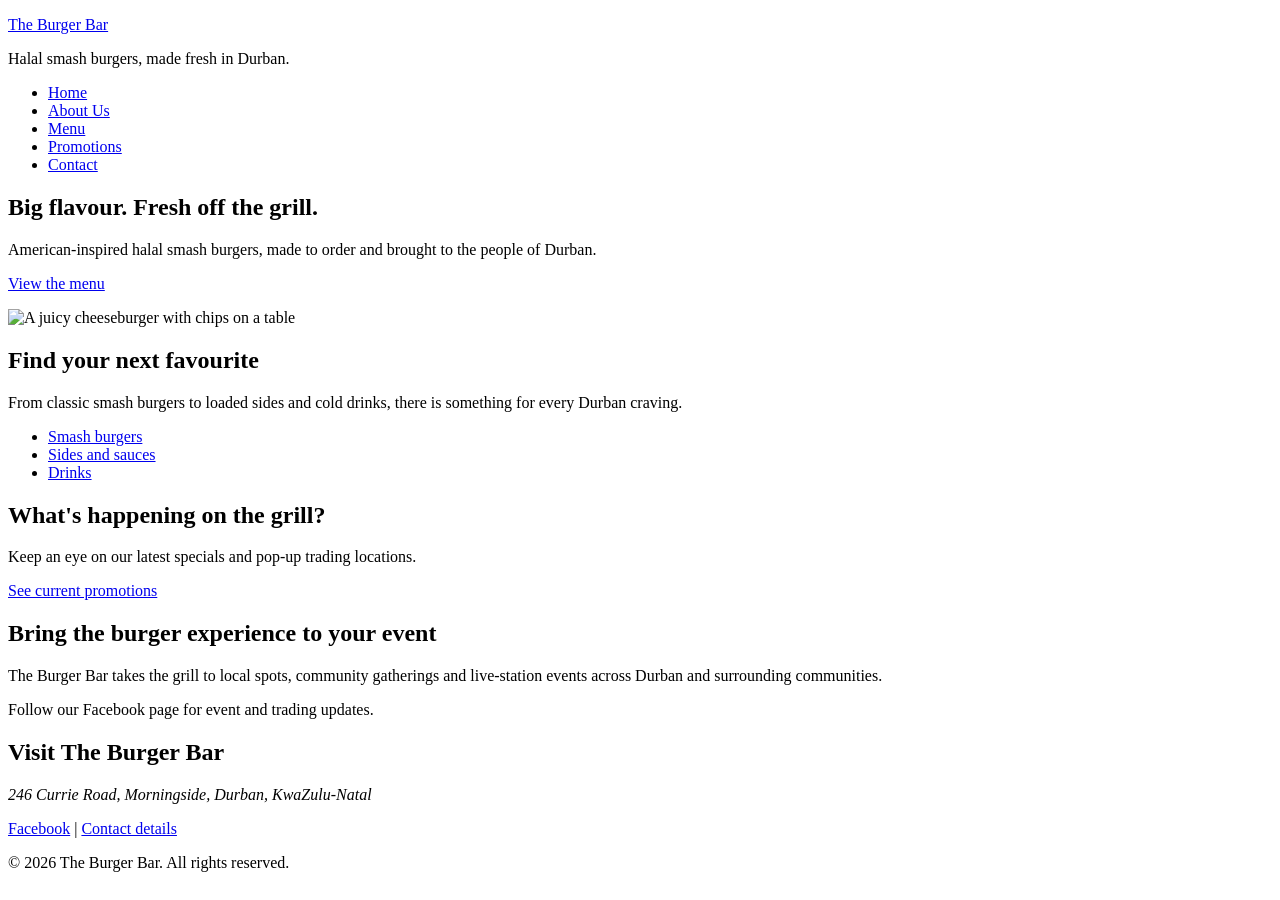
==== index.html @ 3b9de934 "First GitHub push" ====
<!DOCTYPE html>
<html lang="en-ZA">
<head>
    <meta charset="UTF-8">
    <meta name="viewport" content="width=device-width, initial-scale=1.0">
    <meta name="description" content="The Burger Bar serves halal American-inspired smash burgers in Durban and surrounding communities.">
    <title>The Burger Bar | Durban Smash Burgers</title>
</head>
<body>
    <!-- Site header and main navigation -->
    <header>
        <p><a href="index.html">The Burger Bar</a></p>
        <p>Halal smash burgers, made fresh in Durban.</p>
        <nav aria-label="Main navigation">
            <ul>
                <li><a href="index.html" aria-current="page">Home</a></li>
                <li><a href="about.html">About Us</a></li>
                <li><a href="menu.html">Menu</a></li>
                <li><a href="promotions.html">Promotions</a></li>
                <li><a href="contact.html">Contact</a></li>
            </ul>
        </nav>
    </header>

    <!-- Homepage content and calls to action -->
    <main>
        <!-- Hero introduction -->
        <section>
            <h1>Big flavour. Fresh off the grill.</h1>
            <p>American-inspired halal smash burgers, made to order and brought to the people of Durban.</p>
            <p><a href="menu.html">View the menu</a></p>
            <img src="https://images.unsplash.com/photo-1568901346375-23c9450c58cd?auto=format&amp;fit=crop&amp;w=1200&amp;q=80" alt="A juicy cheeseburger with chips on a table">
        </section>

        <!-- Menu category shortcuts -->
        <section>
            <h2>Find your next favourite</h2>
            <p>From classic smash burgers to loaded sides and cold drinks, there is something for every Durban craving.</p>
            <ul>
                <li><a href="menu.html#burgers">Smash burgers</a></li>
                <li><a href="menu.html#sides">Sides and sauces</a></li>
                <li><a href="menu.html#drinks">Drinks</a></li>
            </ul>
        </section>

        <!-- Link to current specials -->
        <section>
            <h2>What's happening on the grill?</h2>
            <p>Keep an eye on our latest specials and pop-up trading locations.</p>
            <p><a href="promotions.html">See current promotions</a></p>
        </section>

        <!-- Event catering information -->
        <section>
            <h2>Bring the burger experience to your event</h2>
            <p>The Burger Bar takes the grill to local spots, community gatherings and live-station events across Durban and surrounding communities.</p>
            <p>Follow our Facebook page for event and trading updates.</p>
        </section>
    </main>

    <!-- Shared business information and social link -->
    <footer>
        <h2>Visit The Burger Bar</h2>
        <address>246 Currie Road, Morningside, Durban, KwaZulu-Natal</address>
        <p><a href="https://www.facebook.com/theburgerbardbn">Facebook</a> | <a href="contact.html">Contact details</a></p>
        <p>&copy; 2026 The Burger Bar. All rights reserved.</p>
    </footer>
</body>
</html>
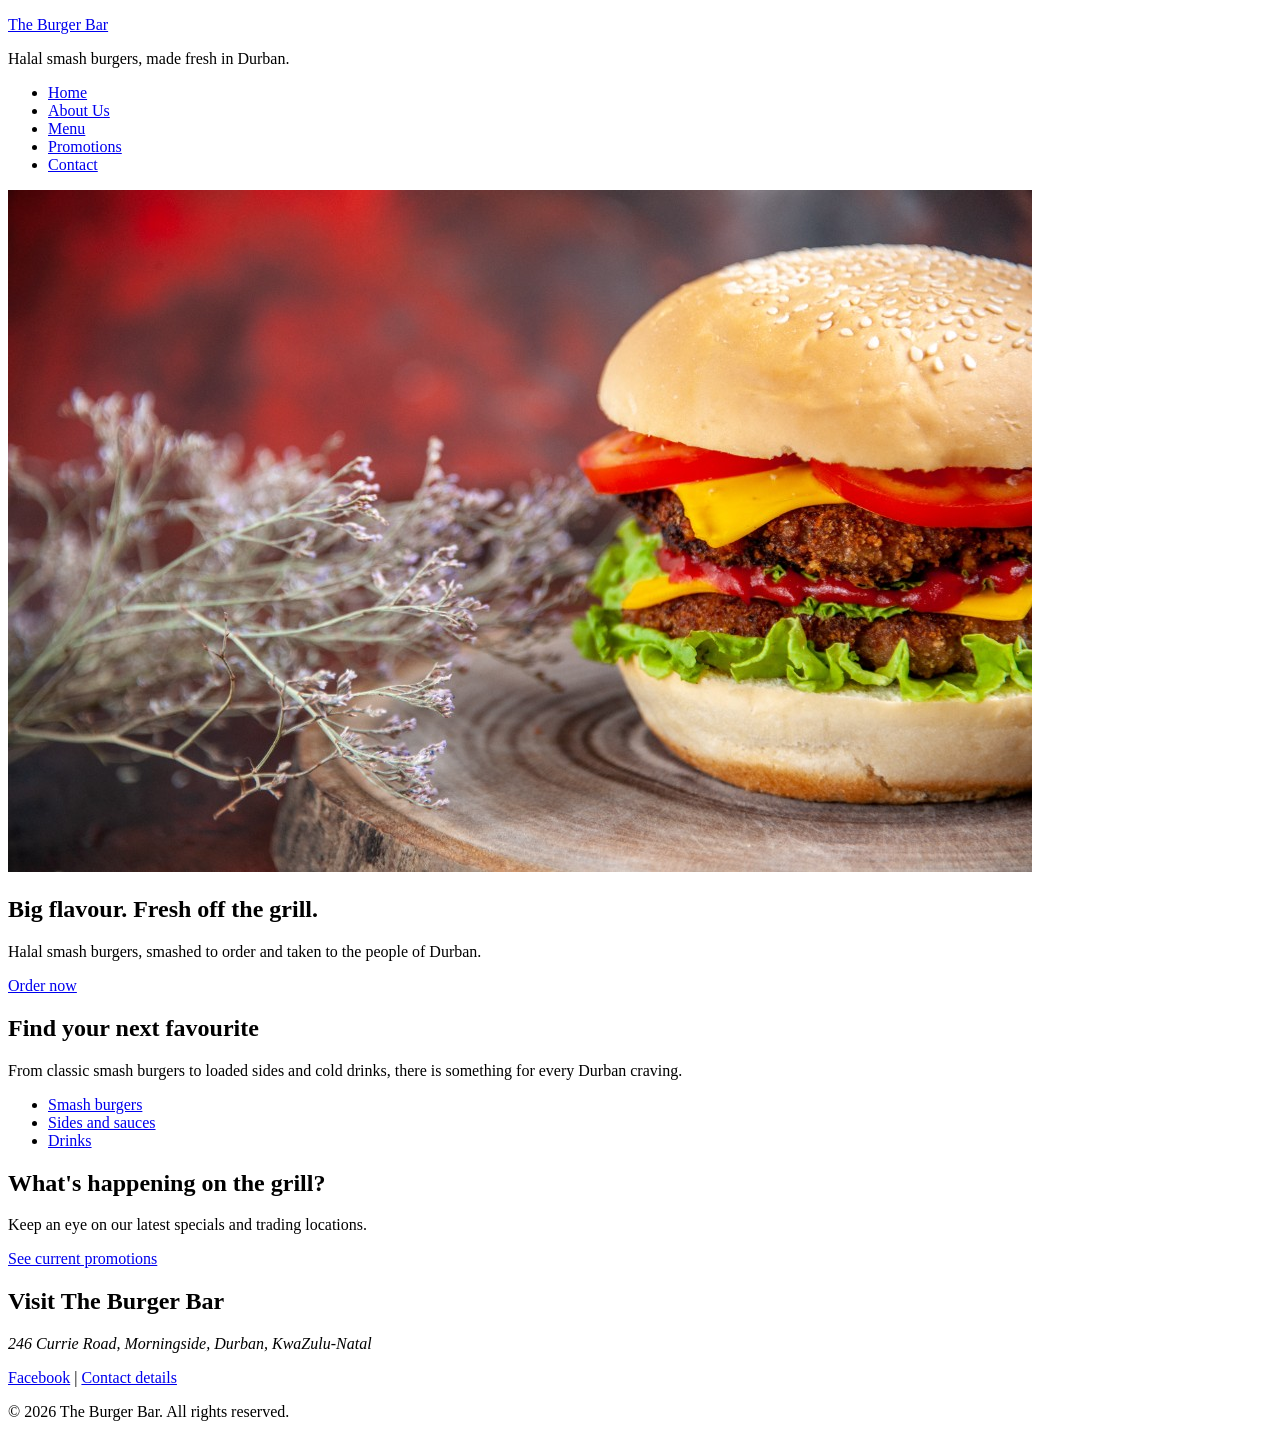
==== commit 1d23c892: "Expand website content and add online ordering" ====
--- a/index.html
+++ b/index.html
@@ -26,10 +26,10 @@
     <main>
         <!-- Hero introduction -->
         <section>
+            <img src="images/hero-image.png" alt="A stacked cheeseburger with lettuce, tomato and sesame bun">
             <h1>Big flavour. Fresh off the grill.</h1>
-            <p>American-inspired halal smash burgers, made to order and brought to the people of Durban.</p>
-            <p><a href="menu.html">View the menu</a></p>
-            <img src="https://images.unsplash.com/photo-1568901346375-23c9450c58cd?auto=format&amp;fit=crop&amp;w=1200&amp;q=80" alt="A juicy cheeseburger with chips on a table">
+            <p>Halal smash burgers, smashed to order and taken to the people of Durban.</p>
+            <p><a href="menu.html">Order now</a></p>
         </section>
 
         <!-- Menu category shortcuts -->
@@ -46,15 +46,8 @@
         <!-- Link to current specials -->
         <section>
             <h2>What's happening on the grill?</h2>
-            <p>Keep an eye on our latest specials and pop-up trading locations.</p>
+            <p>Keep an eye on our latest specials and trading locations.</p>
             <p><a href="promotions.html">See current promotions</a></p>
-        </section>
-
-        <!-- Event catering information -->
-        <section>
-            <h2>Bring the burger experience to your event</h2>
-            <p>The Burger Bar takes the grill to local spots, community gatherings and live-station events across Durban and surrounding communities.</p>
-            <p>Follow our Facebook page for event and trading updates.</p>
         </section>
     </main>
 
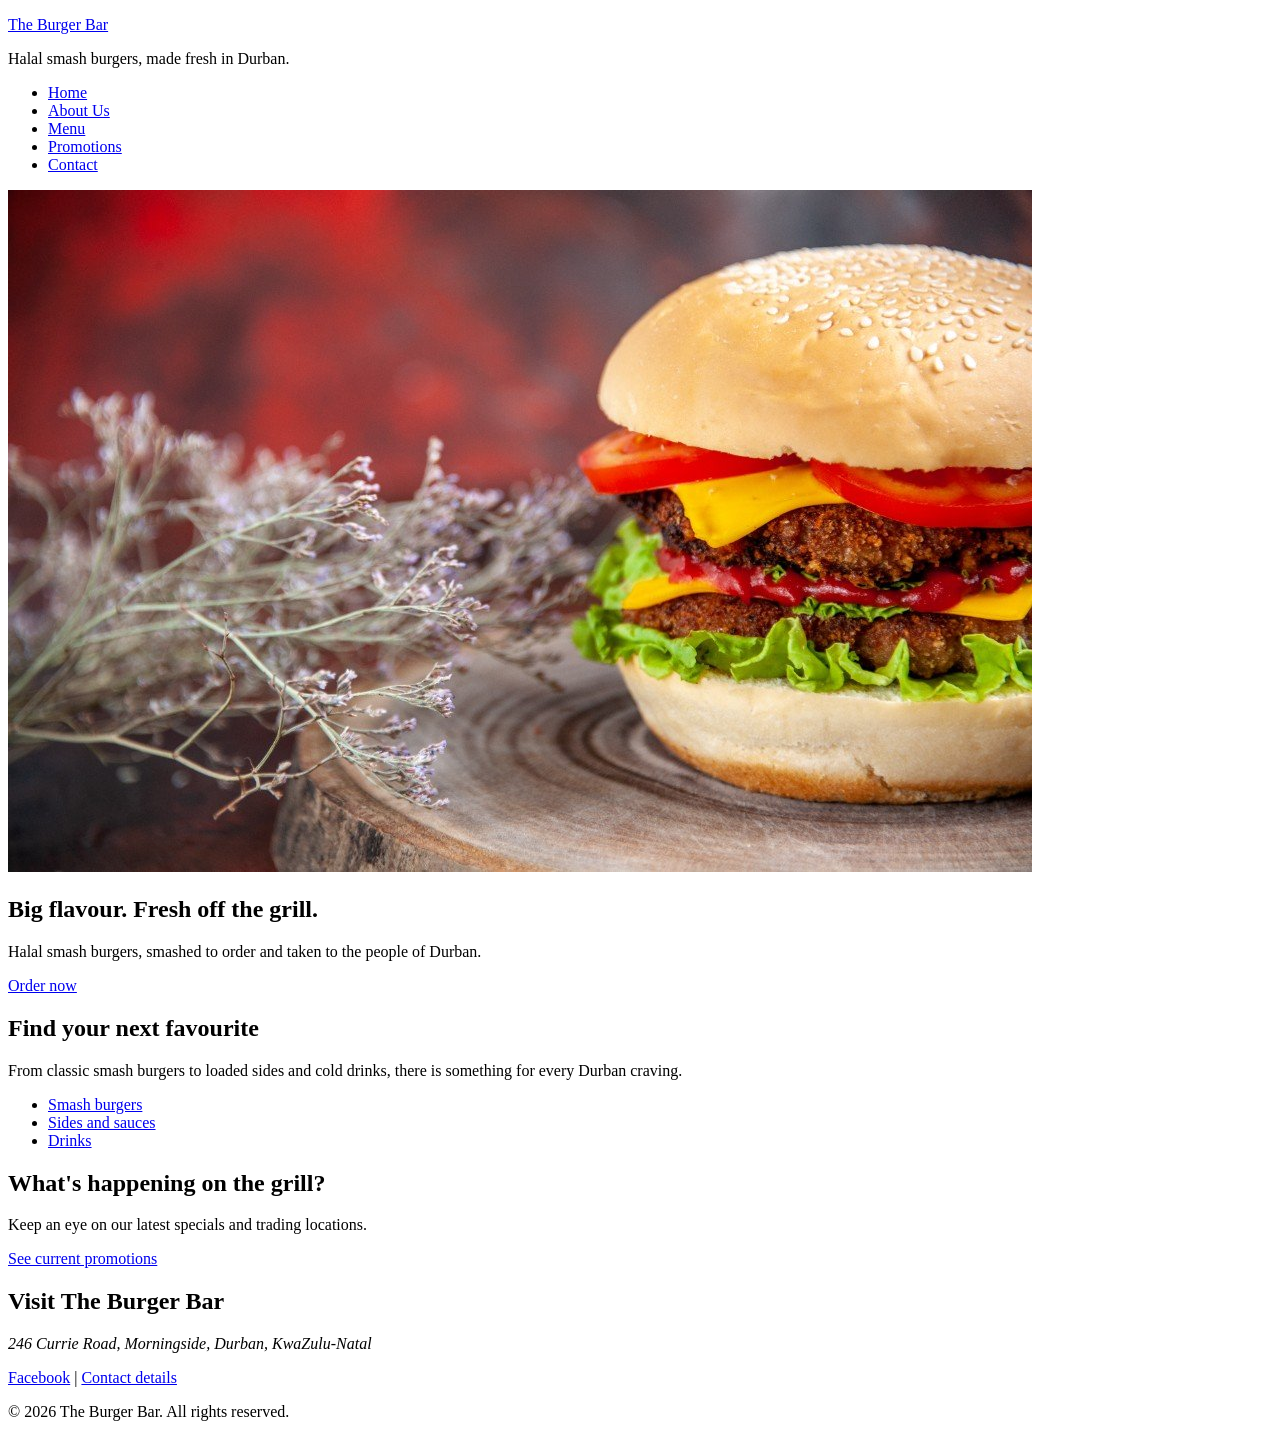
==== commit 5bc0d808: "Made adjustments to images" ====
--- a/index.html
+++ b/index.html
@@ -2,6 +2,7 @@
 <html lang="en-ZA">
 <head>
     <meta charset="UTF-8">
+    <base href="./">
     <meta name="viewport" content="width=device-width, initial-scale=1.0">
     <meta name="description" content="The Burger Bar serves halal American-inspired smash burgers in Durban and surrounding communities.">
     <title>The Burger Bar | Durban Smash Burgers</title>
@@ -26,7 +27,7 @@
     <main>
         <!-- Hero introduction -->
         <section>
-            <img src="images/hero-image.png" alt="A stacked cheeseburger with lettuce, tomato and sesame bun">
+            <img src="./images/hero-image.jpg" alt="A stacked cheeseburger with lettuce, tomato and sesame bun">
             <h1>Big flavour. Fresh off the grill.</h1>
             <p>Halal smash burgers, smashed to order and taken to the people of Durban.</p>
             <p><a href="menu.html">Order now</a></p>
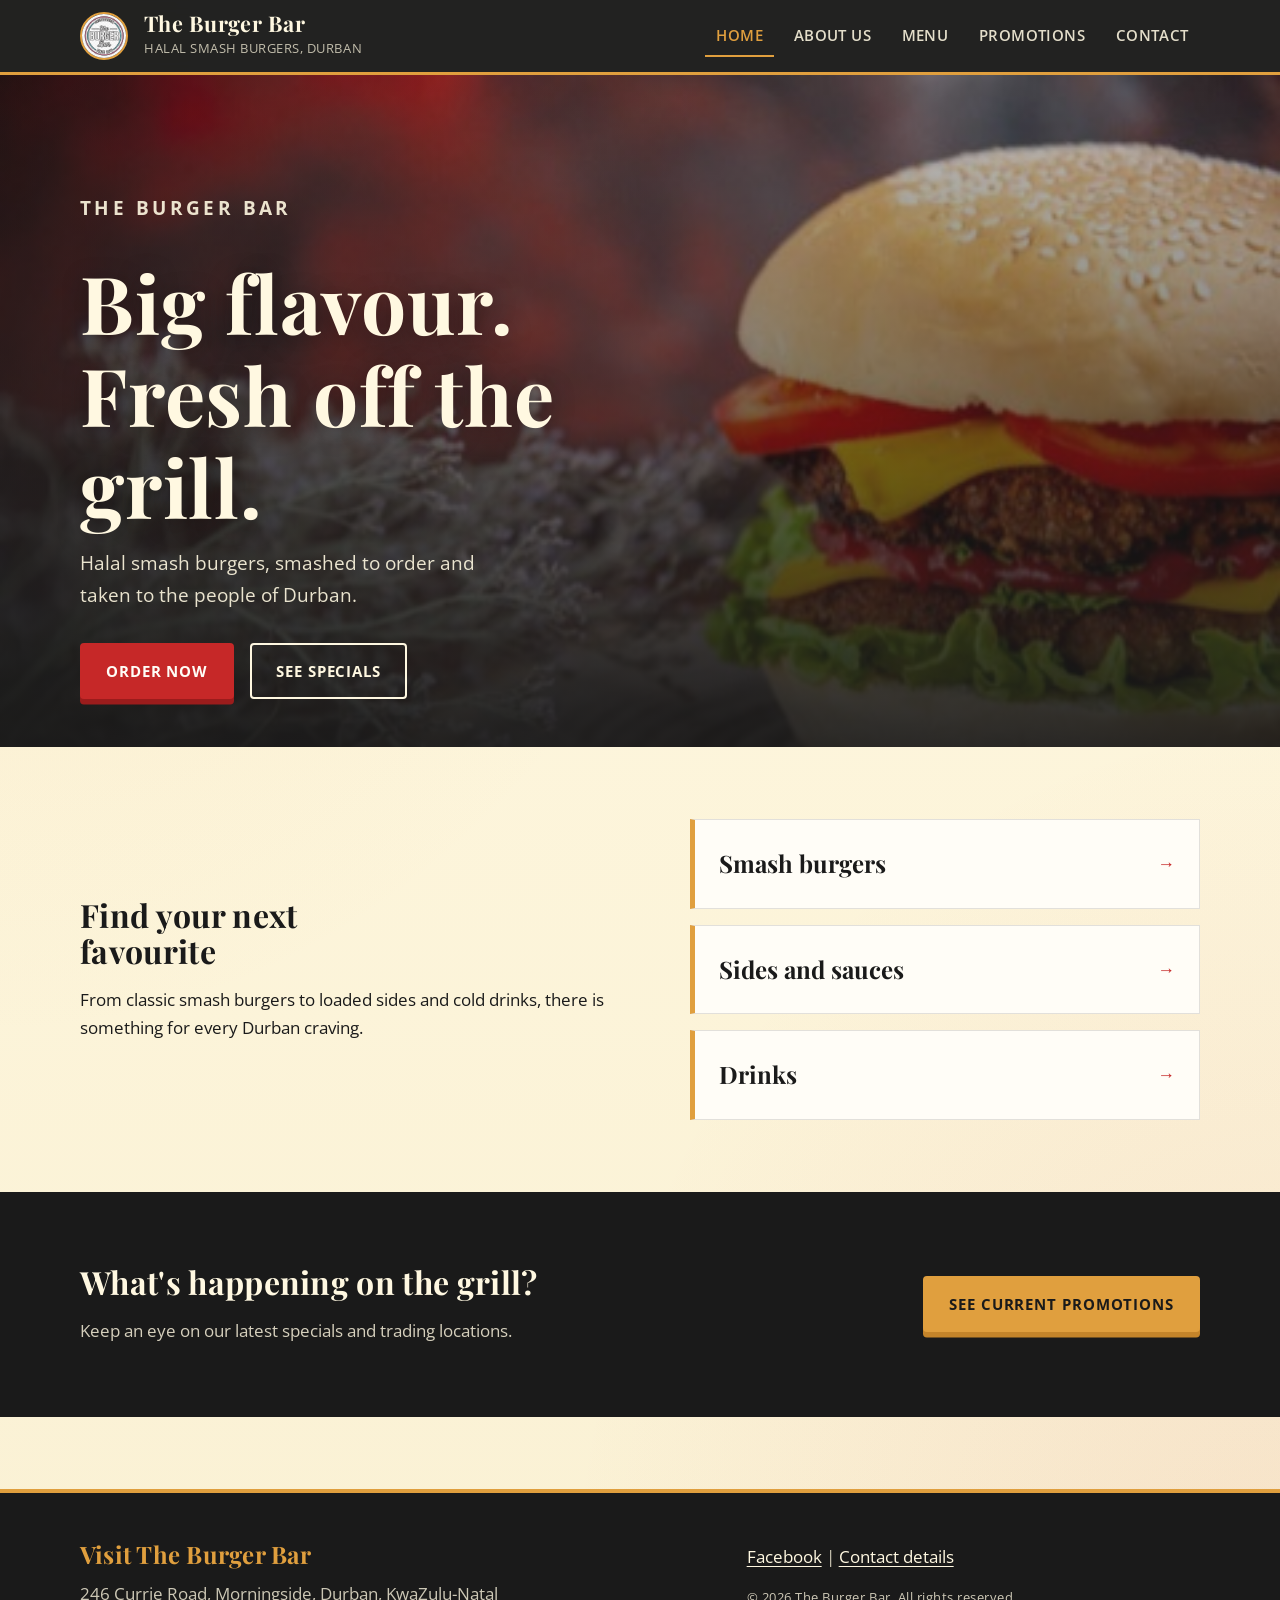
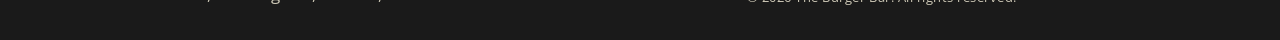
==== commit 4ae897b9: "Add Part 2 CSS styling, responsive layouts and README evidence Link an external stylesheet across al" ====
--- a/index.html
+++ b/index.html
@@ -6,58 +6,115 @@
     <meta name="viewport" content="width=device-width, initial-scale=1.0">
     <meta name="description" content="The Burger Bar serves halal American-inspired smash burgers in Durban and surrounding communities.">
     <title>The Burger Bar | Durban Smash Burgers</title>
+    <link rel="preconnect" href="https://fonts.googleapis.com">
+    <link rel="preconnect" href="https://fonts.gstatic.com" crossorigin>
+    <link href="https://fonts.googleapis.com/css2?family=Open+Sans:wght@400;600;700&amp;family=Playfair+Display:wght@700&amp;display=swap" rel="stylesheet">
+    <link rel="stylesheet" href="./css/style.css">
 </head>
 <body>
     <!-- Site header and main navigation -->
-    <header>
-        <p><a href="index.html">The Burger Bar</a></p>
-        <p>Halal smash burgers, made fresh in Durban.</p>
-        <nav aria-label="Main navigation">
-            <ul>
-                <li><a href="index.html" aria-current="page">Home</a></li>
-                <li><a href="about.html">About Us</a></li>
-                <li><a href="menu.html">Menu</a></li>
-                <li><a href="promotions.html">Promotions</a></li>
-                <li><a href="contact.html">Contact</a></li>
-            </ul>
-        </nav>
+    <header class="site-header">
+        <div class="site-wrap">
+            <div class="brand">
+                <a href="index.html">
+                    <img
+                        src="./images/the-burger-bar-logo.jpg"
+                        srcset="./images/responsive/the-burger-bar-logo-480w.jpg 480w,
+                                ./images/responsive/the-burger-bar-logo-800w.jpg 800w,
+                                ./images/the-burger-bar-logo.jpg 1024w"
+                        sizes="48px"
+                        alt="The Burger Bar logo">
+                </a>
+                <div class="brand-text">
+                    <a class="brand-name" href="index.html">The Burger Bar</a>
+                    <span class="brand-tagline">Halal smash burgers, Durban</span>
+                </div>
+            </div>
+            <nav class="site-nav" aria-label="Main navigation">
+                <ul>
+                    <li><a href="index.html" aria-current="page">Home</a></li>
+                    <li><a href="about.html">About Us</a></li>
+                    <li><a href="menu.html">Menu</a></li>
+                    <li><a href="promotions.html">Promotions</a></li>
+                    <li><a href="contact.html">Contact</a></li>
+                </ul>
+            </nav>
+        </div>
     </header>
 
     <!-- Homepage content and calls to action -->
     <main>
-        <!-- Hero introduction -->
-        <section>
-            <img src="./images/hero-image.jpg" alt="A stacked cheeseburger with lettuce, tomato and sesame bun">
-            <h1>Big flavour. Fresh off the grill.</h1>
-            <p>Halal smash burgers, smashed to order and taken to the people of Durban.</p>
-            <p><a href="menu.html">Order now</a></p>
+        <!-- Hero introduction: full-bleed image with brand headline -->
+        <section class="hero">
+            <div class="hero-media">
+                <picture>
+                    <source
+                        media="(max-width: 48rem)"
+                        srcset="./images/responsive/hero-image-480w.jpg">
+                    <source
+                        media="(max-width: 64rem)"
+                        srcset="./images/responsive/hero-image-800w.jpg">
+                    <img
+                        src="./images/hero-image.jpg"
+                        srcset="./images/responsive/hero-image-480w.jpg 480w,
+                                ./images/responsive/hero-image-800w.jpg 800w,
+                                ./images/hero-image.jpg 1024w"
+                        sizes="100vw"
+                        alt="A stacked cheeseburger with lettuce, tomato and sesame bun"
+                        width="1024"
+                        height="682">
+                </picture>
+            </div>
+            <div class="hero-content">
+                <p class="hero-eyebrow">The Burger Bar</p>
+                <h1>Big flavour. Fresh off the grill.</h1>
+                <p>Halal smash burgers, smashed to order and taken to the people of Durban.</p>
+                <div class="hero-actions">
+                    <a class="btn" href="menu.html">Order now</a>
+                    <a class="btn btn-secondary" href="promotions.html">See specials</a>
+                </div>
+            </div>
         </section>
 
         <!-- Menu category shortcuts -->
-        <section>
-            <h2>Find your next favourite</h2>
-            <p>From classic smash burgers to loaded sides and cold drinks, there is something for every Durban craving.</p>
-            <ul>
-                <li><a href="menu.html#burgers">Smash burgers</a></li>
-                <li><a href="menu.html#sides">Sides and sauces</a></li>
-                <li><a href="menu.html#drinks">Drinks</a></li>
-            </ul>
+        <section class="home-strip">
+            <div class="site-wrap">
+                <div>
+                    <h2>Find your next favourite</h2>
+                    <p>From classic smash burgers to loaded sides and cold drinks, there is something for every Durban craving.</p>
+                </div>
+                <ul class="category-list">
+                    <li><a href="menu.html#burgers">Smash burgers</a></li>
+                    <li><a href="menu.html#sides">Sides and sauces</a></li>
+                    <li><a href="menu.html#drinks">Drinks</a></li>
+                </ul>
+            </div>
         </section>
 
         <!-- Link to current specials -->
-        <section>
-            <h2>What's happening on the grill?</h2>
-            <p>Keep an eye on our latest specials and trading locations.</p>
-            <p><a href="promotions.html">See current promotions</a></p>
+        <section class="promo-banner">
+            <div class="site-wrap">
+                <div>
+                    <h2>What's happening on the grill?</h2>
+                    <p>Keep an eye on our latest specials and trading locations.</p>
+                </div>
+                <a class="btn btn-gold" href="promotions.html">See current promotions</a>
+            </div>
         </section>
     </main>
 
     <!-- Shared business information and social link -->
-    <footer>
-        <h2>Visit The Burger Bar</h2>
-        <address>246 Currie Road, Morningside, Durban, KwaZulu-Natal</address>
-        <p><a href="https://www.facebook.com/theburgerbardbn">Facebook</a> | <a href="contact.html">Contact details</a></p>
-        <p>&copy; 2026 The Burger Bar. All rights reserved.</p>
+    <footer class="site-footer">
+        <div class="site-wrap">
+            <div>
+                <h2>Visit The Burger Bar</h2>
+                <address>246 Currie Road, Morningside, Durban, KwaZulu-Natal</address>
+            </div>
+            <div>
+                <p><a href="https://www.facebook.com/theburgerbardbn">Facebook</a> | <a href="contact.html">Contact details</a></p>
+                <p class="footer-meta">&copy; 2026 The Burger Bar. All rights reserved.</p>
+            </div>
+        </div>
     </footer>
 </body>
 </html>
--- a/css/style.css
+++ b/css/style.css
@@ -0,0 +1,1128 @@
+/* =========================================================
+   The Burger Bar — style.css
+   Part 2: Desktop styling + responsive design
+   Palette from proposal: Ketchup Red, Bun Cream, Mustard Gold, Charcoal
+   ========================================================= */
+
+/* ---------- CSS reset (consistent cross-browser base) ---------- */
+*,
+*::before,
+*::after {
+  box-sizing: border-box;
+  margin: 0;
+  padding: 0;
+}
+
+html {
+  font-size: 100%;
+  scroll-behavior: smooth;
+}
+
+body,
+h1,
+h2,
+h3,
+h4,
+h5,
+h6,
+p,
+figure,
+blockquote,
+dl,
+dd {
+  margin: 0;
+}
+
+ul,
+ol {
+  list-style: none;
+}
+
+img,
+picture,
+iframe {
+  display: block;
+  max-width: 100%;
+  height: auto;
+}
+
+input,
+button,
+textarea,
+select {
+  font: inherit;
+  color: inherit;
+}
+
+button {
+  cursor: pointer;
+  border: none;
+  background: none;
+}
+
+a {
+  color: inherit;
+  text-decoration: none;
+}
+
+address {
+  font-style: normal;
+}
+
+/* ---------- Design tokens ---------- */
+:root {
+  --ketchup: #c62828;
+  --ketchup-dark: #9b1c1c;
+  --bun-cream: #fff8e1;
+  --bun-deep: #f3e5c0;
+  --mustard: #e09f3e;
+  --mustard-dark: #c4842a;
+  --charcoal: #1a1a1a;
+  --charcoal-soft: #2c2c2c;
+  --smoke: #5c5346;
+  --paper: #fffdf7;
+  --line: rgba(26, 26, 26, 0.12);
+
+  --font-display: "Playfair Display", "Georgia", "Times New Roman", serif;
+  --font-body: "Open Sans", "Helvetica Neue", Arial, sans-serif;
+
+  --fs-xs: 0.8125rem;
+  --fs-sm: 0.9375rem;
+  --fs-base: 1.0625rem;
+  --fs-md: 1.1875rem;
+  --fs-lg: 1.5rem;
+  --fs-xl: 2.25rem;
+  --fs-2xl: 3.25rem;
+  --fs-3xl: 4.25rem;
+
+  --lh-tight: 1.15;
+  --lh-snug: 1.35;
+  --lh-body: 1.65;
+
+  --space-1: 0.5rem;
+  --space-2: 0.75rem;
+  --space-3: 1rem;
+  --space-4: 1.5rem;
+  --space-5: 2rem;
+  --space-6: 3rem;
+  --space-7: 4.5rem;
+  --space-8: 6rem;
+
+  --wrap: 70rem;
+  --radius: 0.25rem;
+  --shadow-soft: 0 0.75rem 1.75rem rgba(26, 26, 26, 0.12);
+  --header-h: 4.5rem;
+  --transition: 0.2s ease;
+}
+
+/* ---------- Base styles ---------- */
+body {
+  font-family: var(--font-body);
+  font-size: var(--fs-base);
+  line-height: var(--lh-body);
+  color: var(--charcoal);
+  background-color: var(--bun-cream);
+  background-image:
+    radial-gradient(ellipse at top left, rgba(224, 159, 62, 0.12), transparent 45%),
+    radial-gradient(ellipse at bottom right, rgba(198, 40, 40, 0.08), transparent 40%),
+    linear-gradient(180deg, var(--bun-cream) 0%, #faf1d4 100%);
+  min-height: 100vh;
+}
+
+body > header,
+body > main,
+body > footer {
+  width: 100%;
+}
+
+main {
+  padding-bottom: var(--space-7);
+}
+
+h1,
+h2,
+h3,
+h4 {
+  font-family: var(--font-display);
+  font-weight: 700;
+  line-height: var(--lh-tight);
+  letter-spacing: 0.01em;
+  color: var(--charcoal);
+}
+
+h1 {
+  font-size: clamp(2rem, 4vw, var(--fs-3xl));
+  margin-bottom: var(--space-3);
+}
+
+h2 {
+  font-size: clamp(1.5rem, 2.5vw, var(--fs-xl));
+  margin-bottom: var(--space-3);
+}
+
+h3 {
+  font-size: clamp(1.2rem, 1.8vw, var(--fs-lg));
+  margin-bottom: var(--space-2);
+}
+
+h4 {
+  font-size: var(--fs-md);
+  margin-bottom: var(--space-1);
+}
+
+p {
+  margin-bottom: var(--space-3);
+  max-width: 42rem;
+}
+
+p:last-child {
+  margin-bottom: 0;
+}
+
+/* ---------- Shared layout helpers ---------- */
+.site-wrap {
+  width: min(100% - 2.5rem, var(--wrap));
+  margin-inline: auto;
+}
+
+.page-intro {
+  padding: var(--space-6) 0 var(--space-4);
+}
+
+.page-intro > p {
+  color: var(--smoke);
+  font-size: var(--fs-md);
+  max-width: 38rem;
+}
+
+/* ---------- Header / sticky navigation ---------- */
+.site-header {
+  position: sticky;
+  top: 0;
+  z-index: 100;
+  background: rgba(26, 26, 26, 0.96);
+  color: var(--bun-cream);
+  border-bottom: 0.2rem solid var(--mustard);
+  backdrop-filter: blur(6px);
+}
+
+.site-header .site-wrap {
+  display: flex;
+  align-items: center;
+  justify-content: space-between;
+  gap: var(--space-4);
+  min-height: var(--header-h);
+  padding-block: var(--space-2);
+}
+
+.brand {
+  display: flex;
+  align-items: center;
+  gap: var(--space-3);
+  min-width: 0;
+}
+
+.brand img {
+  width: 3rem;
+  height: 3rem;
+  object-fit: cover;
+  border-radius: 50%;
+  border: 0.15rem solid var(--mustard);
+  flex-shrink: 0;
+}
+
+.brand-text {
+  display: flex;
+  flex-direction: column;
+  gap: 0.15rem;
+}
+
+.brand-name {
+  font-family: var(--font-display);
+  font-size: 1.35rem;
+  font-weight: 700;
+  letter-spacing: 0.02em;
+  color: var(--bun-cream);
+  line-height: 1.1;
+}
+
+.brand-name:hover,
+.brand-name:focus {
+  color: var(--mustard);
+}
+
+.brand-tagline {
+  font-size: var(--fs-xs);
+  color: rgba(255, 248, 225, 0.72);
+  letter-spacing: 0.04em;
+  text-transform: uppercase;
+}
+
+.site-nav ul {
+  display: flex;
+  flex-wrap: wrap;
+  align-items: center;
+  gap: 0.15rem var(--space-1);
+}
+
+.site-nav a {
+  display: inline-block;
+  padding: 0.45rem 0.7rem;
+  font-size: var(--fs-sm);
+  font-weight: 600;
+  letter-spacing: 0.03em;
+  text-transform: uppercase;
+  color: rgba(255, 248, 225, 0.88);
+  border-bottom: 0.15rem solid transparent;
+  transition: color var(--transition), border-color var(--transition);
+}
+
+.site-nav a:hover,
+.site-nav a:focus {
+  color: var(--mustard);
+  border-bottom-color: var(--mustard);
+  outline: none;
+}
+
+.site-nav a[aria-current="page"] {
+  color: var(--mustard);
+  border-bottom-color: var(--mustard);
+}
+
+/* ---------- Buttons / links as CTAs ---------- */
+.btn,
+main a.btn,
+.product-card button,
+.promo-card button,
+form button[type="submit"] {
+  display: inline-flex;
+  align-items: center;
+  justify-content: center;
+  gap: 0.4rem;
+  padding: 0.85rem 1.5rem;
+  font-family: var(--font-body);
+  font-size: var(--fs-sm);
+  font-weight: 700;
+  letter-spacing: 0.06em;
+  text-transform: uppercase;
+  color: var(--paper);
+  background-color: var(--ketchup);
+  border: 0.125rem solid var(--ketchup);
+  border-radius: var(--radius);
+  box-shadow: 0 0.35rem 0 var(--ketchup-dark);
+  transition:
+    background-color var(--transition),
+    border-color var(--transition),
+    transform var(--transition),
+    box-shadow var(--transition);
+}
+
+.btn:hover,
+.btn:focus,
+main a.btn:hover,
+main a.btn:focus,
+.product-card button:hover,
+.product-card button:focus,
+.promo-card button:hover,
+.promo-card button:focus,
+form button[type="submit"]:hover,
+form button[type="submit"]:focus {
+  background-color: var(--ketchup-dark);
+  border-color: var(--ketchup-dark);
+  outline: none;
+}
+
+.btn:active,
+main a.btn:active,
+.product-card button:active,
+.promo-card button:active,
+form button[type="submit"]:active {
+  transform: translateY(0.2rem);
+  box-shadow: 0 0.15rem 0 var(--ketchup-dark);
+}
+
+.btn-secondary,
+main a.btn-secondary {
+  background-color: transparent;
+  color: var(--charcoal);
+  border-color: var(--charcoal);
+  box-shadow: none;
+}
+
+.btn-secondary:hover,
+.btn-secondary:focus,
+main a.btn-secondary:hover,
+main a.btn-secondary:focus {
+  background-color: var(--charcoal);
+  color: var(--bun-cream);
+  border-color: var(--charcoal);
+}
+
+.btn-gold,
+main a.btn-gold {
+  background-color: var(--mustard);
+  border-color: var(--mustard);
+  color: var(--charcoal);
+  box-shadow: 0 0.35rem 0 var(--mustard-dark);
+}
+
+.btn-gold:hover,
+.btn-gold:focus,
+main a.btn-gold:hover,
+main a.btn-gold:focus {
+  background-color: var(--mustard-dark);
+  border-color: var(--mustard-dark);
+  color: var(--charcoal);
+}
+
+.text-link {
+  color: var(--ketchup);
+  font-weight: 600;
+  text-decoration: underline;
+  text-underline-offset: 0.2em;
+}
+
+.text-link:hover,
+.text-link:focus {
+  color: var(--ketchup-dark);
+}
+
+/* ---------- Homepage hero ---------- */
+.hero {
+  position: relative;
+  min-height: min(88vh, 42rem);
+  display: grid;
+  align-items: end;
+  color: var(--bun-cream);
+  background-color: var(--charcoal);
+  overflow: hidden;
+}
+
+.hero-media {
+  position: absolute;
+  inset: 0;
+}
+
+.hero-media img {
+  width: 100%;
+  height: 100%;
+  object-fit: cover;
+  object-position: center;
+}
+
+.hero::after {
+  content: "";
+  position: absolute;
+  inset: 0;
+  background:
+    linear-gradient(180deg, rgba(26, 26, 26, 0.25) 0%, rgba(26, 26, 26, 0.55) 45%, rgba(26, 26, 26, 0.92) 100%),
+    linear-gradient(90deg, rgba(26, 26, 26, 0.55) 0%, transparent 55%);
+  pointer-events: none;
+}
+
+.hero-content {
+  position: relative;
+  z-index: 1;
+  width: min(100% - 2.5rem, var(--wrap));
+  margin-inline: auto;
+  padding: var(--space-7) 0 var(--space-6);
+}
+
+.hero-eyebrow {
+  display: inline-block;
+  margin-bottom: var(--space-3);
+  font-size: var(--fs-xs);
+  font-weight: 700;
+  letter-spacing: 0.18em;
+  text-transform: uppercase;
+  color: var(--mustard);
+}
+
+.hero h1 {
+  max-width: 12ch;
+  color: var(--bun-cream);
+  font-size: clamp(2.6rem, 7vw, 5rem);
+  margin-bottom: var(--space-3);
+  text-shadow: 0 0.25rem 1.5rem rgba(0, 0, 0, 0.35);
+}
+
+.hero-content > p {
+  max-width: 28rem;
+  color: rgba(255, 248, 225, 0.9);
+  font-size: var(--fs-md);
+  margin-bottom: var(--space-5);
+}
+
+.hero-actions {
+  display: flex;
+  flex-wrap: wrap;
+  gap: var(--space-3);
+}
+
+.hero-actions .btn-secondary {
+  color: var(--bun-cream);
+  border-color: var(--bun-cream);
+  background: transparent;
+}
+
+.hero-actions .btn-secondary:hover,
+.hero-actions .btn-secondary:focus {
+  background: var(--bun-cream);
+  color: var(--charcoal);
+  border-color: var(--bun-cream);
+}
+
+/* ---------- Homepage sections ---------- */
+.home-strip {
+  padding: var(--space-7) 0;
+}
+
+.home-strip .site-wrap {
+  display: grid;
+  grid-template-columns: 1.1fr 1fr;
+  gap: var(--space-6);
+  align-items: center;
+}
+
+.home-strip h2 {
+  max-width: 14ch;
+}
+
+.category-list {
+  display: grid;
+  gap: var(--space-3);
+}
+
+.category-list a {
+  display: flex;
+  align-items: center;
+  justify-content: space-between;
+  padding: var(--space-4);
+  background: var(--paper);
+  border: 0.1rem solid var(--line);
+  border-left: 0.35rem solid var(--mustard);
+  font-family: var(--font-display);
+  font-size: var(--fs-lg);
+  font-weight: 700;
+  transition: border-color var(--transition), transform var(--transition), box-shadow var(--transition);
+}
+
+.category-list a::after {
+  content: "→";
+  color: var(--ketchup);
+  font-family: var(--font-body);
+  font-size: 1.1rem;
+}
+
+.category-list a:hover,
+.category-list a:focus {
+  border-left-color: var(--ketchup);
+  box-shadow: var(--shadow-soft);
+  transform: translateX(0.25rem);
+  outline: none;
+}
+
+.promo-banner {
+  background: var(--charcoal);
+  color: var(--bun-cream);
+  padding: var(--space-7) 0;
+}
+
+.promo-banner .site-wrap {
+  display: grid;
+  grid-template-columns: 1.4fr auto;
+  gap: var(--space-5);
+  align-items: center;
+}
+
+.promo-banner h2 {
+  color: var(--bun-cream);
+}
+
+.promo-banner p {
+  color: rgba(255, 248, 225, 0.82);
+  margin-bottom: 0;
+}
+
+/* ---------- Menu product grids ---------- */
+.menu-toolbar {
+  display: flex;
+  flex-wrap: wrap;
+  align-items: center;
+  justify-content: space-between;
+  gap: var(--space-3);
+  margin-bottom: var(--space-5);
+}
+
+.menu-section {
+  padding: var(--space-5) 0;
+  border-top: 0.1rem solid var(--line);
+}
+
+.menu-section > h2 {
+  display: flex;
+  align-items: baseline;
+  gap: var(--space-3);
+  margin-bottom: var(--space-4);
+}
+
+.menu-section > h2::after {
+  content: "";
+  flex: 1;
+  height: 0.1rem;
+  background: linear-gradient(90deg, var(--mustard), transparent);
+}
+
+.menu-grid {
+  display: grid;
+  grid-template-columns: repeat(3, 1fr);
+  gap: var(--space-4);
+}
+
+.product-card,
+.promo-card {
+  display: flex;
+  flex-direction: column;
+  background: var(--paper);
+  border: 0.1rem solid var(--line);
+  overflow: hidden;
+  transition: transform var(--transition), box-shadow var(--transition);
+}
+
+.product-card:hover,
+.promo-card:hover {
+  transform: translateY(-0.25rem);
+  box-shadow: var(--shadow-soft);
+}
+
+.product-card img,
+.promo-card img {
+  width: 100%;
+  aspect-ratio: 4 / 3;
+  object-fit: cover;
+  background: var(--bun-deep);
+}
+
+.product-body,
+.promo-body {
+  display: flex;
+  flex-direction: column;
+  flex: 1;
+  gap: var(--space-2);
+  padding: var(--space-4);
+}
+
+.product-body h3,
+.promo-body h3 {
+  font-size: 1.25rem;
+}
+
+.product-body > p,
+.promo-body > p {
+  color: var(--smoke);
+  font-size: var(--fs-sm);
+  flex: 1;
+}
+
+.price {
+  font-family: var(--font-display);
+  font-size: 1.35rem;
+  font-weight: 700;
+  color: var(--ketchup);
+  letter-spacing: 0.02em;
+}
+
+.product-card form,
+.promo-card form {
+  display: grid;
+  grid-template-columns: 1fr auto;
+  gap: var(--space-2);
+  align-items: end;
+  margin-top: var(--space-2);
+}
+
+.product-card form p,
+.promo-card form p {
+  margin: 0;
+}
+
+.product-card label,
+.promo-card label {
+  display: block;
+  font-size: var(--fs-xs);
+  font-weight: 600;
+  text-transform: uppercase;
+  letter-spacing: 0.05em;
+  color: var(--smoke);
+  margin-bottom: 0.3rem;
+}
+
+.product-card input[type="number"],
+.promo-card input[type="number"] {
+  width: 100%;
+  padding: 0.65rem 0.75rem;
+  border: 0.1rem solid var(--line);
+  background: var(--bun-cream);
+  border-radius: var(--radius);
+}
+
+.product-card input[type="number"]:focus,
+.promo-card input[type="number"]:focus {
+  outline: 0.15rem solid var(--mustard);
+  outline-offset: 0;
+  border-color: var(--mustard);
+}
+
+.product-card button,
+.promo-card button {
+  padding: 0.7rem 1rem;
+  white-space: nowrap;
+}
+
+.menu-note {
+  margin-top: var(--space-5);
+  padding: var(--space-4);
+  background: rgba(224, 159, 62, 0.15);
+  border-left: 0.3rem solid var(--mustard);
+  color: var(--smoke);
+}
+
+/* ---------- About page ---------- */
+.about-grid {
+  display: grid;
+  grid-template-columns: repeat(3, 1fr);
+  gap: var(--space-4);
+  margin-top: var(--space-4);
+}
+
+.about-card {
+  padding: var(--space-4);
+  background: var(--paper);
+  border-top: 0.3rem solid var(--ketchup);
+  border: 0.1rem solid var(--line);
+  border-top: 0.3rem solid var(--ketchup);
+}
+
+.about-card h3 {
+  color: var(--ketchup);
+  margin-bottom: var(--space-3);
+}
+
+.halal-block {
+  display: grid;
+  grid-template-columns: 1fr 1fr;
+  gap: var(--space-5);
+  margin-top: var(--space-6);
+  padding: var(--space-5);
+  background: var(--charcoal);
+  color: var(--bun-cream);
+}
+
+.halal-block h2 {
+  color: var(--mustard);
+}
+
+.halal-block p {
+  color: rgba(255, 248, 225, 0.88);
+}
+
+.team-section {
+  margin-top: var(--space-7);
+}
+
+.team-section > p {
+  color: var(--smoke);
+  margin-bottom: var(--space-5);
+}
+
+.team-grid {
+  display: grid;
+  grid-template-columns: 1fr 1fr;
+  gap: var(--space-5);
+}
+
+.team-card {
+  background: var(--paper);
+  border: 0.1rem solid var(--line);
+  overflow: hidden;
+}
+
+.team-card img {
+  width: 100%;
+  aspect-ratio: 16 / 10;
+  object-fit: cover;
+}
+
+.team-card-body {
+  padding: var(--space-4);
+}
+
+.team-card h3 {
+  margin-bottom: var(--space-3);
+  padding-bottom: var(--space-2);
+  border-bottom: 0.1rem solid var(--line);
+}
+
+.team-member + .team-member {
+  margin-top: var(--space-4);
+  padding-top: var(--space-4);
+  border-top: 0.1rem dashed var(--line);
+}
+
+.team-member h4 {
+  color: var(--ketchup);
+}
+
+.team-member p {
+  color: var(--smoke);
+  font-size: var(--fs-sm);
+}
+
+/* ---------- Promotions ---------- */
+.promo-grid {
+  display: grid;
+  grid-template-columns: repeat(3, 1fr);
+  gap: var(--space-4);
+  margin-top: var(--space-4);
+}
+
+.promo-actions {
+  margin-top: var(--space-5);
+  display: flex;
+  flex-wrap: wrap;
+  gap: var(--space-3);
+}
+
+.stay-updated {
+  margin-top: var(--space-6);
+  padding: var(--space-5);
+  background: var(--paper);
+  border: 0.1rem solid var(--line);
+  display: grid;
+  grid-template-columns: 1.5fr auto;
+  gap: var(--space-4);
+  align-items: center;
+}
+
+/* ---------- Contact + Order forms ---------- */
+.contact-layout,
+.order-layout {
+  display: grid;
+  grid-template-columns: 1fr 1fr;
+  gap: var(--space-6);
+  align-items: start;
+}
+
+.map-frame {
+  margin-top: var(--space-4);
+  border: 0.1rem solid var(--line);
+  overflow: hidden;
+  background: var(--bun-deep);
+}
+
+.map-frame iframe {
+  width: 100%;
+  height: 22rem;
+  border: 0;
+}
+
+.map-links {
+  display: flex;
+  flex-wrap: wrap;
+  gap: var(--space-3);
+  margin-top: var(--space-3);
+  font-size: var(--fs-sm);
+  font-weight: 600;
+}
+
+.map-links a {
+  color: var(--ketchup);
+  text-decoration: underline;
+  text-underline-offset: 0.15em;
+}
+
+.map-links a:hover,
+.map-links a:focus {
+  color: var(--ketchup-dark);
+}
+
+.enquiry-form,
+.order-form {
+  padding: var(--space-5);
+  background: var(--paper);
+  border: 0.1rem solid var(--line);
+}
+
+.enquiry-form h2,
+.order-form fieldset {
+  margin-bottom: var(--space-4);
+}
+
+.enquiry-form label,
+.order-form label {
+  display: block;
+  font-size: var(--fs-xs);
+  font-weight: 700;
+  letter-spacing: 0.05em;
+  text-transform: uppercase;
+  color: var(--smoke);
+  margin-bottom: 0.4rem;
+}
+
+.enquiry-form input,
+.enquiry-form textarea,
+.order-form input,
+.order-form textarea,
+.order-form select {
+  width: 100%;
+  padding: 0.8rem 0.9rem;
+  border: 0.1rem solid var(--line);
+  background: var(--bun-cream);
+  border-radius: var(--radius);
+  transition: border-color var(--transition), outline var(--transition);
+}
+
+.enquiry-form input:focus,
+.enquiry-form textarea:focus,
+.order-form input:focus,
+.order-form textarea:focus,
+.order-form select:focus {
+  outline: 0.15rem solid var(--mustard);
+  outline-offset: 0;
+  border-color: var(--mustard);
+}
+
+.enquiry-form p,
+.order-form p {
+  margin-bottom: var(--space-3);
+  max-width: none;
+}
+
+.order-form fieldset {
+  border: 0.1rem solid var(--line);
+  padding: var(--space-4);
+}
+
+.order-form legend {
+  font-family: var(--font-display);
+  font-size: var(--fs-lg);
+  font-weight: 700;
+  padding-inline: 0.4rem;
+  color: var(--charcoal);
+}
+
+.cart-note {
+  padding: var(--space-4);
+  margin-bottom: var(--space-4);
+  background: rgba(198, 40, 40, 0.08);
+  border-left: 0.3rem solid var(--ketchup);
+  color: var(--smoke);
+}
+
+/* ---------- Footer ---------- */
+.site-footer {
+  background: var(--charcoal);
+  color: var(--bun-cream);
+  padding: var(--space-6) 0 var(--space-5);
+  margin-top: auto;
+  border-top: 0.25rem solid var(--mustard);
+}
+
+.site-footer .site-wrap {
+  display: grid;
+  grid-template-columns: 1.4fr 1fr;
+  gap: var(--space-5);
+  align-items: end;
+}
+
+.site-footer h2 {
+  color: var(--mustard);
+  font-size: var(--fs-lg);
+  margin-bottom: var(--space-2);
+}
+
+.site-footer address,
+.site-footer p {
+  color: rgba(255, 248, 225, 0.78);
+  max-width: none;
+}
+
+.site-footer a {
+  color: var(--bun-cream);
+  text-decoration: underline;
+  text-underline-offset: 0.18em;
+}
+
+.site-footer a:hover,
+.site-footer a:focus {
+  color: var(--mustard);
+}
+
+.footer-meta {
+  font-size: var(--fs-xs);
+  letter-spacing: 0.04em;
+}
+
+.stack-gap {
+  margin-top: var(--space-4);
+}
+
+/* ---------- Tablet breakpoint ---------- */
+@media (max-width: 64rem) {
+  .menu-grid,
+  .promo-grid {
+    grid-template-columns: repeat(2, 1fr);
+  }
+
+  .about-grid {
+    grid-template-columns: 1fr;
+  }
+
+  .home-strip .site-wrap,
+  .promo-banner .site-wrap,
+  .halal-block,
+  .team-grid,
+  .contact-layout,
+  .order-layout,
+  .stay-updated,
+  .site-footer .site-wrap {
+    grid-template-columns: 1fr;
+  }
+
+  .hero {
+    min-height: min(75vh, 34rem);
+  }
+}
+
+/* ---------- Tablet nav wrap (keeps links readable between phone and desktop) ---------- */
+@media (max-width: 56rem) and (min-width: 40.01rem) {
+  .site-header .site-wrap {
+    flex-wrap: wrap;
+  }
+
+  .site-nav ul {
+    justify-content: flex-start;
+  }
+}
+
+/* ---------- Mobile breakpoint ---------- */
+@media (max-width: 48rem) {
+  .site-wrap {
+    width: min(100% - 1.5rem, var(--wrap));
+  }
+
+  .hero-content {
+    padding: var(--space-6) 0 var(--space-5);
+  }
+
+  .hero h1 {
+    max-width: none;
+  }
+
+  .hero-actions {
+    flex-direction: column;
+    align-items: stretch;
+  }
+
+  .hero-actions .btn,
+  .hero-actions .btn-secondary {
+    width: 100%;
+  }
+
+  .page-intro {
+    padding-top: var(--space-5);
+  }
+
+  .halal-block,
+  .enquiry-form,
+  .order-form,
+  .stay-updated {
+    padding: var(--space-4);
+  }
+
+  .map-frame iframe {
+    height: 16rem;
+  }
+}
+
+/* ---------- Phone navigation and compact layout ---------- */
+@media (max-width: 40rem) {
+  :root {
+    --header-h: auto;
+  }
+
+  .site-header .site-wrap {
+    flex-direction: column;
+    align-items: flex-start;
+    padding-block: var(--space-3);
+  }
+
+  .site-nav {
+    width: 100%;
+  }
+
+  .site-nav ul {
+    display: grid;
+    grid-template-columns: repeat(2, 1fr);
+    gap: 0.35rem;
+  }
+
+  .site-nav a {
+    width: 100%;
+    text-align: center;
+    padding: 0.65rem 0.4rem;
+    background: rgba(255, 248, 225, 0.06);
+    border-bottom: none;
+    border-radius: var(--radius);
+  }
+
+  .site-nav a[aria-current="page"],
+  .site-nav a:hover,
+  .site-nav a:focus {
+    background: rgba(224, 159, 62, 0.2);
+    border-bottom: none;
+  }
+
+  .menu-grid,
+  .promo-grid {
+    grid-template-columns: 1fr;
+  }
+
+  .product-card form,
+  .promo-card form {
+    grid-template-columns: 1fr;
+  }
+
+  .product-card button,
+  .promo-card button {
+    width: 100%;
+  }
+}
+
+/* ---------- Small phones ---------- */
+@media (max-width: 30rem) {
+  .brand-tagline {
+    display: none;
+  }
+
+  .site-nav ul {
+    grid-template-columns: 1fr;
+  }
+
+  h1 {
+    font-size: 2rem;
+  }
+}
+
+/* ---------- Reduced motion ---------- */
+@media (prefers-reduced-motion: reduce) {
+  html {
+    scroll-behavior: auto;
+  }
+
+  *,
+  *::before,
+  *::after {
+    transition-duration: 0.01ms !important;
+  }
+}
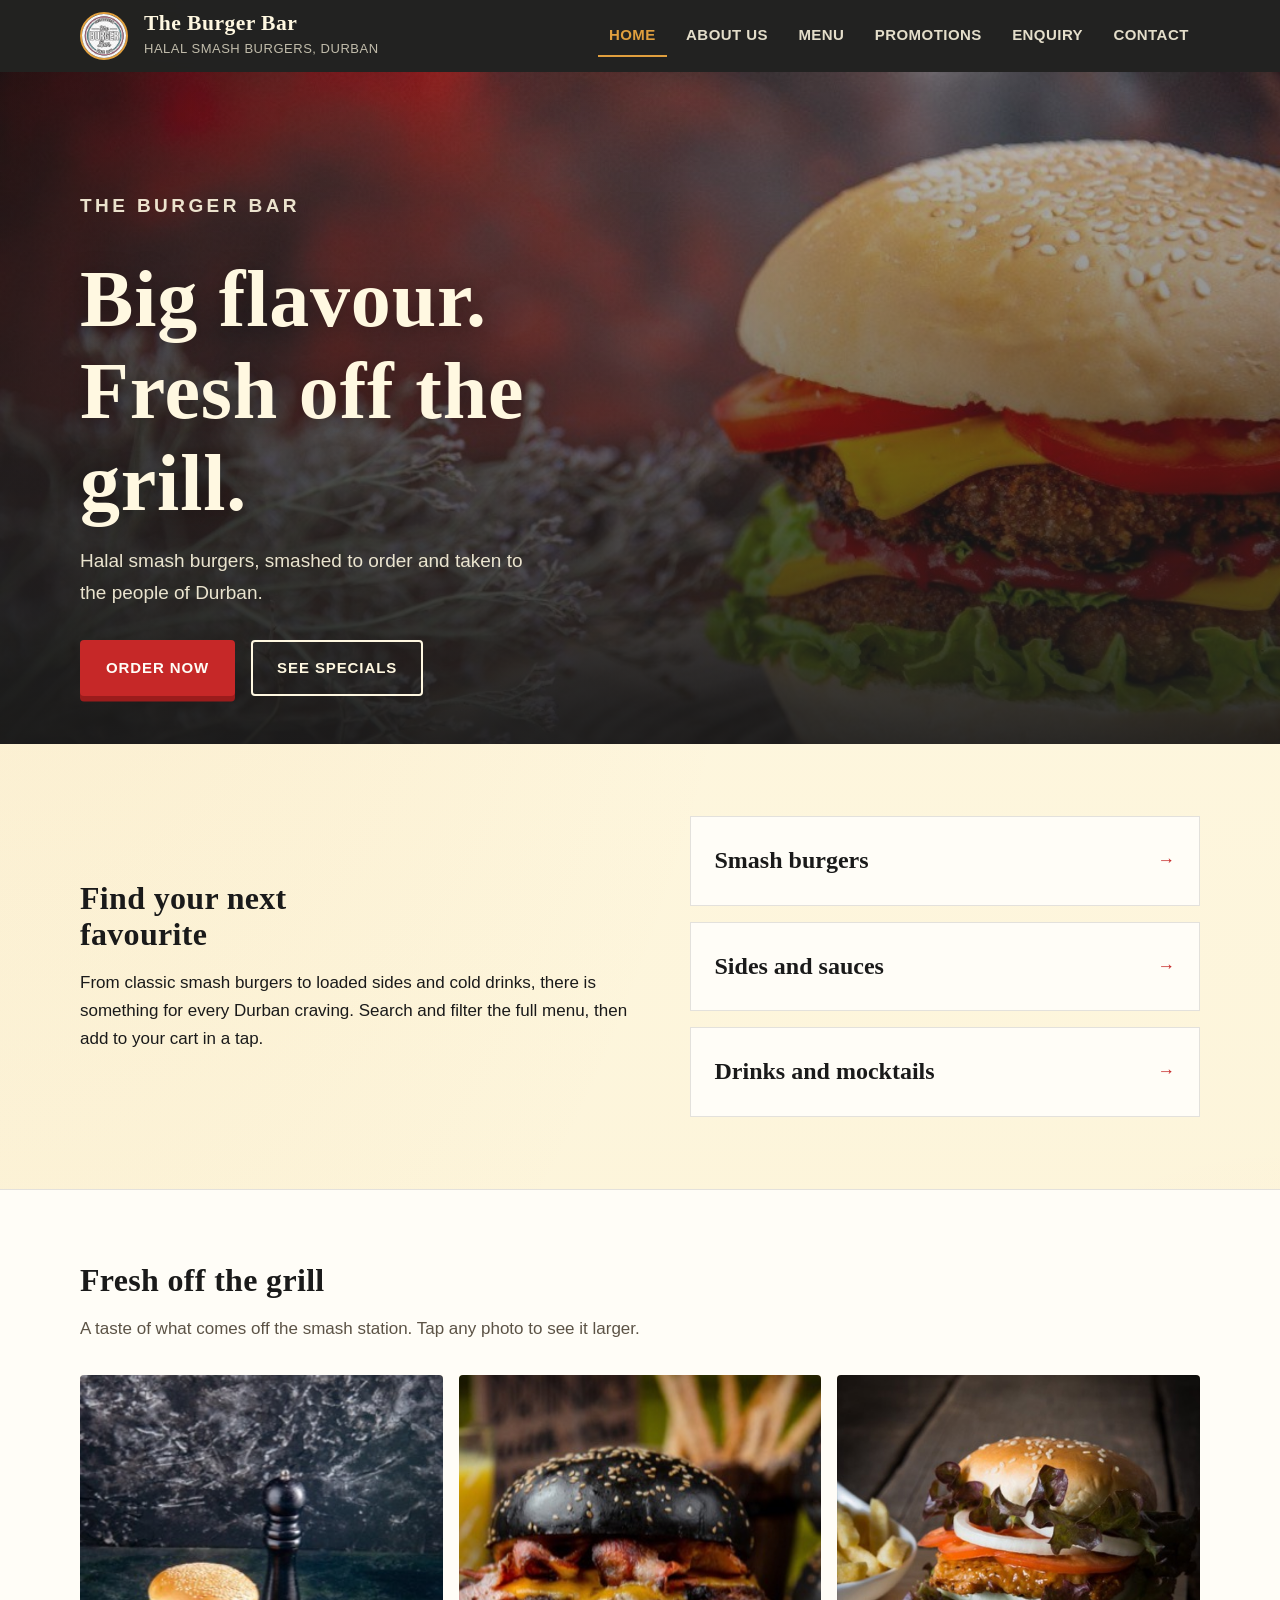
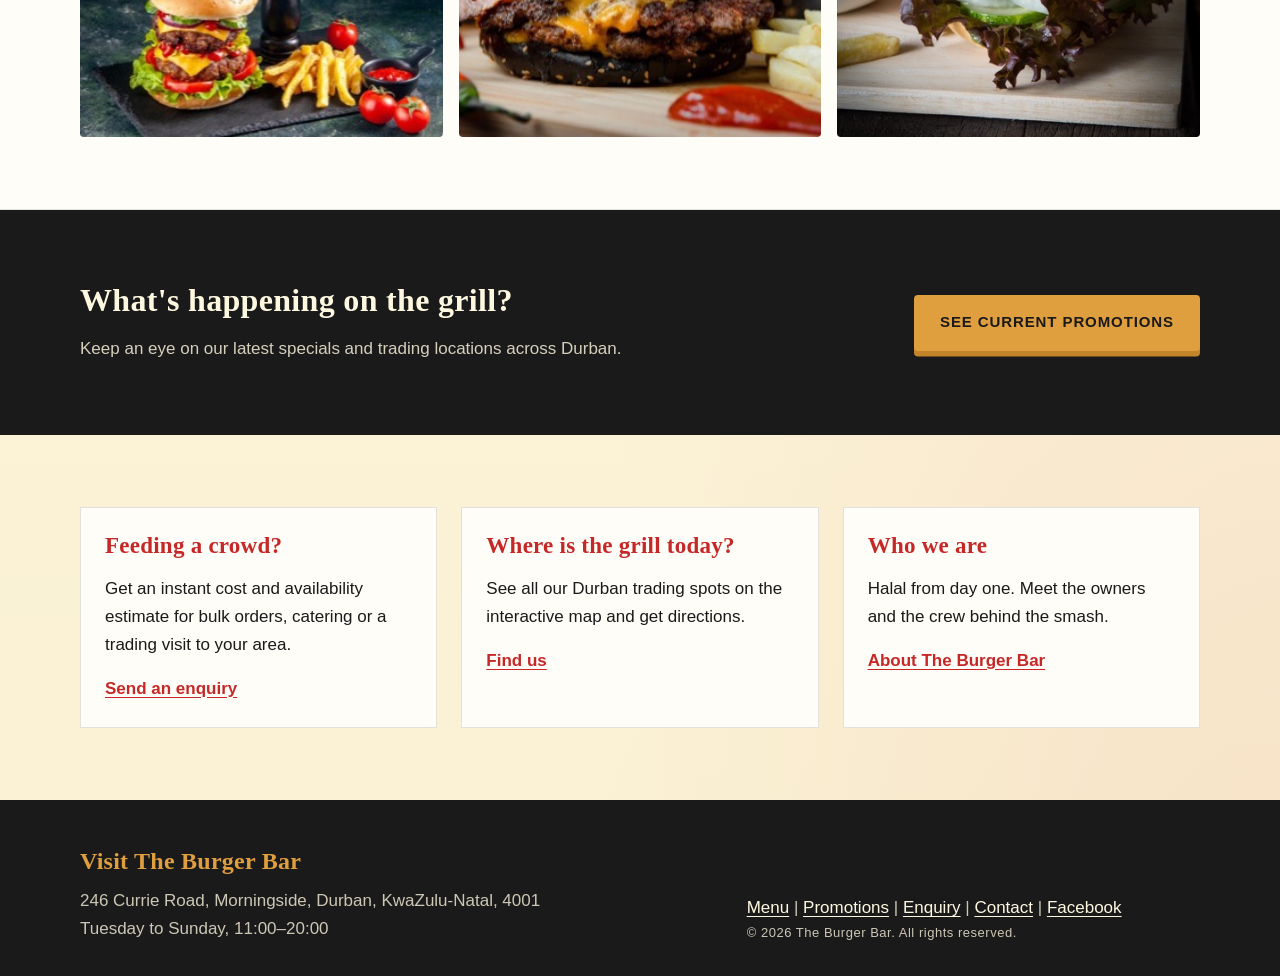
==== commit 30533311: "Add interactive map, FAQ accordion, gallery lightbox and SEO meta tags to all pages" ====
--- a/index.html
+++ b/index.html
@@ -2,16 +2,71 @@
 <html lang="en-ZA">
 <head>
     <meta charset="UTF-8">
-    <base href="./">
     <meta name="viewport" content="width=device-width, initial-scale=1.0">
-    <meta name="description" content="The Burger Bar serves halal American-inspired smash burgers in Durban and surrounding communities.">
-    <title>The Burger Bar | Durban Smash Burgers</title>
+
+    <!-- SEO: title, description and keywords for the homepage -->
+    <title>Halal Smash Burgers in Durban | The Burger Bar</title>
+    <meta name="description" content="The Burger Bar serves halal American-style smash burgers, loaded sides and mocktails in Durban. View the menu, order online for collection or delivery in Morningside.">
+    <meta name="keywords" content="halal smash burgers Durban, burger Morningside, Currie Road burgers, order burgers online Durban, halal burger Durban, mobile burger eatery KwaZulu-Natal">
+    <meta name="author" content="The Burger Bar">
+    <meta name="robots" content="index, follow">
+    <link rel="canonical" href="https://omaralopes.github.io/WEDE5020w_POE_ST10546572/index.html">
+
+    <!-- Social sharing (Open Graph / Twitter cards) -->
+    <meta property="og:type" content="website">
+    <meta property="og:locale" content="en_ZA">
+    <meta property="og:site_name" content="The Burger Bar">
+    <meta property="og:title" content="Halal Smash Burgers in Durban | The Burger Bar">
+    <meta property="og:description" content="Fresh, halal, American-style smash burgers made to order and taken to the people of Durban.">
+    <meta property="og:url" content="https://omaralopes.github.io/WEDE5020w_POE_ST10546572/index.html">
+    <meta property="og:image" content="https://omaralopes.github.io/WEDE5020w_POE_ST10546572/images/hero-image.jpg">
+    <meta name="twitter:card" content="summary_large_image">
+
+    <!-- Security: content security policy and referrer policy -->
+    <meta http-equiv="Content-Security-Policy" content="default-src 'self'; script-src 'self' https://unpkg.com; style-src 'self' https://fonts.googleapis.com https://unpkg.com; font-src https://fonts.gstatic.com; img-src 'self' data: https://unpkg.com https://*.tile.openstreetmap.org; connect-src 'self'; frame-src 'none'; object-src 'none'; base-uri 'self'; form-action 'self' mailto:">
+    <meta name="referrer" content="strict-origin-when-cross-origin">
+
+    <!-- Fonts and stylesheet -->
     <link rel="preconnect" href="https://fonts.googleapis.com">
     <link rel="preconnect" href="https://fonts.gstatic.com" crossorigin>
     <link href="https://fonts.googleapis.com/css2?family=Open+Sans:wght@400;600;700&amp;family=Playfair+Display:wght@700&amp;display=swap" rel="stylesheet">
     <link rel="stylesheet" href="./css/style.css">
+    <link rel="icon" href="./images/the-burger-bar-logo.jpg" type="image/jpeg">
+
+    <!-- Structured data (schema.org) helps search engines show rich local results -->
+    <script type="application/ld+json">
+    {
+      "@context": "https://schema.org",
+      "@type": "Restaurant",
+      "name": "The Burger Bar",
+      "url": "https://omaralopes.github.io/WEDE5020w_POE_ST10546572/",
+      "image": "https://omaralopes.github.io/WEDE5020w_POE_ST10546572/images/hero-image.jpg",
+      "servesCuisine": ["Burgers", "American", "Halal"],
+      "priceRange": "R18 - R139",
+      "address": {
+        "@type": "PostalAddress",
+        "streetAddress": "246 Currie Road, Morningside",
+        "addressLocality": "Durban",
+        "addressRegion": "KwaZulu-Natal",
+        "postalCode": "4001",
+        "addressCountry": "ZA"
+      },
+      "geo": { "@type": "GeoCoordinates", "latitude": -29.8376, "longitude": 31.0062 },
+      "openingHoursSpecification": {
+        "@type": "OpeningHoursSpecification",
+        "dayOfWeek": ["Tuesday", "Wednesday", "Thursday", "Friday", "Saturday", "Sunday"],
+        "opens": "11:00",
+        "closes": "20:00"
+      },
+      "sameAs": ["https://www.facebook.com/theburgerbardbn"],
+      "hasMenu": "https://omaralopes.github.io/WEDE5020w_POE_ST10546572/menu.html"
+    }
+    </script>
 </head>
 <body>
+    <!-- Skip link for keyboard and screen-reader users -->
+    <a class="skip-link" href="#main">Skip to main content</a>
+
     <!-- Site header and main navigation -->
     <header class="site-header">
         <div class="site-wrap">
@@ -23,6 +78,8 @@
                                 ./images/responsive/the-burger-bar-logo-800w.jpg 800w,
                                 ./images/the-burger-bar-logo.jpg 1024w"
                         sizes="48px"
+                        width="48"
+                        height="48"
                         alt="The Burger Bar logo">
                 </a>
                 <div class="brand-text">
@@ -36,6 +93,7 @@
                     <li><a href="about.html">About Us</a></li>
                     <li><a href="menu.html">Menu</a></li>
                     <li><a href="promotions.html">Promotions</a></li>
+                    <li><a href="enquiry.html">Enquiry</a></li>
                     <li><a href="contact.html">Contact</a></li>
                 </ul>
             </nav>
@@ -43,7 +101,7 @@
     </header>
 
     <!-- Homepage content and calls to action -->
-    <main>
+    <main id="main" tabindex="-1">
         <!-- Hero introduction: full-bleed image with brand headline -->
         <section class="hero">
             <div class="hero-media">
@@ -60,9 +118,10 @@
                                 ./images/responsive/hero-image-800w.jpg 800w,
                                 ./images/hero-image.jpg 1024w"
                         sizes="100vw"
-                        alt="A stacked cheeseburger with lettuce, tomato and sesame bun"
+                        alt="A stacked halal smash cheeseburger with lettuce, tomato and sesame bun from The Burger Bar in Durban"
                         width="1024"
-                        height="682">
+                        height="682"
+                        fetchpriority="high">
                 </picture>
             </div>
             <div class="hero-content">
@@ -81,12 +140,39 @@
             <div class="site-wrap">
                 <div>
                     <h2>Find your next favourite</h2>
-                    <p>From classic smash burgers to loaded sides and cold drinks, there is something for every Durban craving.</p>
+                    <p>From classic smash burgers to loaded sides and cold drinks, there is something for every Durban craving. Search and filter the full menu, then add to your cart in a tap.</p>
                 </div>
                 <ul class="category-list">
                     <li><a href="menu.html#burgers">Smash burgers</a></li>
                     <li><a href="menu.html#sides">Sides and sauces</a></li>
-                    <li><a href="menu.html#drinks">Drinks</a></li>
+                    <li><a href="menu.html#drinks">Drinks and mocktails</a></li>
+                </ul>
+            </div>
+        </section>
+
+        <!-- Photo gallery: each tile opens in the JavaScript lightbox -->
+        <section class="gallery-section" aria-labelledby="gallery-heading">
+            <div class="site-wrap">
+                <div class="section-heading">
+                    <h2 id="gallery-heading">Fresh off the grill</h2>
+                    <p>A taste of what comes off the smash station. Tap any photo to see it larger.</p>
+                </div>
+                <ul class="gallery-grid">
+                    <li class="gallery-item">
+                        <button type="button" data-lightbox-group="home" data-lightbox-src="./images/stacked-beef-burger.jpg" data-lightbox-caption="Stacked Beef Burger – built for the serious appetite">
+                            <img src="./images/responsive/stacked-beef-burger-480w.jpg" srcset="./images/responsive/stacked-beef-burger-480w.jpg 480w, ./images/responsive/stacked-beef-burger-800w.jpg 800w" sizes="(max-width: 48rem) 100vw, 33vw" alt="Tall stacked double beef burger with cheese, salad and chips" loading="lazy" width="480" height="720">
+                        </button>
+                    </li>
+                    <li class="gallery-item">
+                        <button type="button" data-lightbox-group="home" data-lightbox-src="./images/charcoal-beef-and-macon-cheeseburger.jpg" data-lightbox-caption="Charcoal Beef &amp; Macon Cheeseburger on a black activated charcoal bun">
+                            <img src="./images/responsive/charcoal-beef-and-macon-cheeseburger-480w.jpg" srcset="./images/responsive/charcoal-beef-and-macon-cheeseburger-480w.jpg 480w, ./images/responsive/charcoal-beef-and-macon-cheeseburger-800w.jpg 800w" sizes="(max-width: 48rem) 100vw, 33vw" alt="Charcoal bun beef cheeseburger with macon and chips" loading="lazy" width="480" height="320">
+                        </button>
+                    </li>
+                    <li class="gallery-item">
+                        <button type="button" data-lightbox-group="home" data-lightbox-src="./images/sweet-and-spicy-chicken-burger.jpg" data-lightbox-caption="Sweet &amp; Spicy Chicken Burger with fries">
+                            <img src="./images/responsive/sweet-and-spicy-chicken-burger-480w.jpg" srcset="./images/responsive/sweet-and-spicy-chicken-burger-480w.jpg 480w, ./images/responsive/sweet-and-spicy-chicken-burger-800w.jpg 800w" sizes="(max-width: 48rem) 100vw, 33vw" alt="Sweet and spicy chicken burger served with fries" loading="lazy" width="480" height="320">
+                        </button>
+                    </li>
                 </ul>
             </div>
         </section>
@@ -96,9 +182,30 @@
             <div class="site-wrap">
                 <div>
                     <h2>What's happening on the grill?</h2>
-                    <p>Keep an eye on our latest specials and trading locations.</p>
+                    <p>Keep an eye on our latest specials and trading locations across Durban.</p>
                 </div>
                 <a class="btn btn-gold" href="promotions.html">See current promotions</a>
+            </div>
+        </section>
+
+        <!-- Enquiry and contact shortcuts (internal linking) -->
+        <section class="home-links">
+            <div class="site-wrap home-links-grid">
+                <article class="about-card">
+                    <h3>Feeding a crowd?</h3>
+                    <p>Get an instant cost and availability estimate for bulk orders, catering or a trading visit to your area.</p>
+                    <a class="text-link" href="enquiry.html">Send an enquiry</a>
+                </article>
+                <article class="about-card">
+                    <h3>Where is the grill today?</h3>
+                    <p>See all our Durban trading spots on the interactive map and get directions.</p>
+                    <a class="text-link" href="contact.html#locations">Find us</a>
+                </article>
+                <article class="about-card">
+                    <h3>Who we are</h3>
+                    <p>Halal from day one. Meet the owners and the crew behind the smash.</p>
+                    <a class="text-link" href="about.html">About The Burger Bar</a>
+                </article>
             </div>
         </section>
     </main>
@@ -108,13 +215,19 @@
         <div class="site-wrap">
             <div>
                 <h2>Visit The Burger Bar</h2>
-                <address>246 Currie Road, Morningside, Durban, KwaZulu-Natal</address>
+                <address>246 Currie Road, Morningside, Durban, KwaZulu-Natal, 4001</address>
+                <p>Tuesday to Sunday, 11:00–20:00</p>
             </div>
             <div>
-                <p><a href="https://www.facebook.com/theburgerbardbn">Facebook</a> | <a href="contact.html">Contact details</a></p>
-                <p class="footer-meta">&copy; 2026 The Burger Bar. All rights reserved.</p>
+                <nav aria-label="Footer navigation">
+                    <p><a href="menu.html">Menu</a> | <a href="promotions.html">Promotions</a> | <a href="enquiry.html">Enquiry</a> | <a href="contact.html">Contact</a> | <a href="https://www.facebook.com/theburgerbardbn" rel="noopener noreferrer" target="_blank">Facebook</a></p>
+                </nav>
+                <p class="footer-meta">&copy; <span data-year>2026</span> The Burger Bar. All rights reserved.</p>
             </div>
         </div>
     </footer>
+
+    <!-- Single site script: cart, menu, lightbox, forms, map -->
+    <script src="./js/script.js" defer></script>
 </body>
 </html>
--- a/css/style.css
+++ b/css/style.css
@@ -1,8 +1,4 @@
-/* =========================================================
-   The Burger Bar — style.css
-   Part 2: Desktop styling + responsive design
-   Palette from proposal: Ketchup Red, Bun Cream, Mustard Gold, Charcoal
-   ========================================================= */
+/* The Burger Bar — style.css */
 
 /* ---------- CSS reset (consistent cross-browser base) ---------- */
 *,
@@ -202,7 +198,6 @@
   z-index: 100;
   background: rgba(26, 26, 26, 0.96);
   color: var(--bun-cream);
-  border-bottom: 0.2rem solid var(--mustard);
   backdrop-filter: blur(6px);
 }
 
@@ -500,7 +495,6 @@
   padding: var(--space-4);
   background: var(--paper);
   border: 0.1rem solid var(--line);
-  border-left: 0.35rem solid var(--mustard);
   font-family: var(--font-display);
   font-size: var(--fs-lg);
   font-weight: 700;
@@ -516,7 +510,6 @@
 
 .category-list a:hover,
 .category-list a:focus {
-  border-left-color: var(--ketchup);
   box-shadow: var(--shadow-soft);
   transform: translateX(0.25rem);
   outline: none;
@@ -683,7 +676,6 @@
   margin-top: var(--space-5);
   padding: var(--space-4);
   background: rgba(224, 159, 62, 0.15);
-  border-left: 0.3rem solid var(--mustard);
   color: var(--smoke);
 }
 
@@ -698,9 +690,7 @@
 .about-card {
   padding: var(--space-4);
   background: var(--paper);
-  border-top: 0.3rem solid var(--ketchup);
   border: 0.1rem solid var(--line);
-  border-top: 0.3rem solid var(--ketchup);
 }
 
 .about-card h3 {
@@ -813,19 +803,6 @@
   align-items: start;
 }
 
-.map-frame {
-  margin-top: var(--space-4);
-  border: 0.1rem solid var(--line);
-  overflow: hidden;
-  background: var(--bun-deep);
-}
-
-.map-frame iframe {
-  width: 100%;
-  height: 22rem;
-  border: 0;
-}
-
 .map-links {
   display: flex;
   flex-wrap: wrap;
@@ -871,6 +848,7 @@
 
 .enquiry-form input,
 .enquiry-form textarea,
+.enquiry-form select,
 .order-form input,
 .order-form textarea,
 .order-form select {
@@ -884,6 +862,7 @@
 
 .enquiry-form input:focus,
 .enquiry-form textarea:focus,
+.enquiry-form select:focus,
 .order-form input:focus,
 .order-form textarea:focus,
 .order-form select:focus {
@@ -915,7 +894,6 @@
   padding: var(--space-4);
   margin-bottom: var(--space-4);
   background: rgba(198, 40, 40, 0.08);
-  border-left: 0.3rem solid var(--ketchup);
   color: var(--smoke);
 }
 
@@ -925,7 +903,6 @@
   color: var(--bun-cream);
   padding: var(--space-6) 0 var(--space-5);
   margin-top: auto;
-  border-top: 0.25rem solid var(--mustard);
 }
 
 .site-footer .site-wrap {
@@ -963,8 +940,205 @@
   letter-spacing: 0.04em;
 }
 
-.stack-gap {
-  margin-top: var(--space-4);
+.cart-tray {
+  position: sticky;
+  bottom: 0;
+  z-index: 90;
+  background: var(--charcoal);
+  color: var(--bun-cream);
+  padding: var(--space-3) 0;
+  box-shadow: 0 -0.5rem 1.5rem rgba(26, 26, 26, 0.25);
+}
+
+.cart-tray[hidden] {
+  display: none !important;
+}
+
+.cart-tray-inner {
+  display: flex;
+  flex-wrap: wrap;
+  align-items: center;
+  justify-content: space-between;
+  gap: var(--space-3);
+}
+
+.cart-tray-summary {
+  margin: 0;
+  font-size: var(--fs-sm);
+  color: rgba(255, 248, 225, 0.9);
+  max-width: none;
+}
+
+.cart-tray-actions .btn,
+#clear-cart {
+  box-shadow: none;
+}
+
+.cart-list {
+  list-style: none;
+  display: grid;
+  gap: var(--space-2);
+  margin: var(--space-3) 0 var(--space-4);
+}
+
+.cart-line {
+  display: grid;
+  grid-template-columns: 1.4fr auto auto auto;
+  gap: var(--space-3);
+  align-items: center;
+  padding: var(--space-3);
+  background: var(--paper);
+  border: 0.1rem solid var(--line);
+}
+
+.cart-line-info {
+  display: flex;
+  flex-direction: column;
+  gap: 0.25rem;
+  min-width: 0;
+}
+
+.cart-line-info strong {
+  font-family: var(--font-display);
+  font-size: 1.05rem;
+}
+
+.cart-line-price {
+  font-family: var(--font-display);
+  font-weight: 700;
+  color: var(--ketchup);
+}
+
+.cart-qty {
+  display: inline-flex;
+  align-items: center;
+  gap: 0.35rem;
+  background: var(--bun-cream);
+  border: 0.1rem solid var(--line);
+  border-radius: var(--radius);
+  padding: 0.2rem;
+}
+
+.cart-qty-btn {
+  width: 2rem;
+  height: 2rem;
+  font-size: 1.1rem;
+  font-weight: 700;
+  line-height: 1;
+  color: var(--charcoal);
+  background: var(--paper);
+  border: 0.1rem solid var(--line);
+  border-radius: var(--radius);
+}
+
+.cart-qty-btn:hover,
+.cart-qty-btn:focus {
+  border-color: var(--mustard);
+  color: var(--ketchup);
+  outline: none;
+}
+
+.cart-qty-input {
+  width: 3rem;
+  height: 2rem;
+  text-align: center;
+  border: 0.1rem solid transparent;
+  background: transparent;
+  font-weight: 700;
+}
+
+.cart-qty-input:focus {
+  outline: 0.15rem solid var(--mustard);
+  outline-offset: 0;
+  border-radius: var(--radius);
+}
+
+.cart-line-subtotal {
+  font-family: var(--font-display);
+  font-size: 1.15rem;
+  font-weight: 700;
+  color: var(--charcoal);
+  min-width: 4rem;
+  text-align: right;
+}
+
+.cart-total {
+  display: grid;
+  gap: var(--space-2);
+  margin: 0 0 var(--space-4);
+  padding: var(--space-4);
+  background: var(--charcoal);
+  color: var(--bun-cream);
+  max-width: none;
+}
+
+.cart-total p {
+  display: flex;
+  align-items: center;
+  justify-content: space-between;
+  gap: var(--space-3);
+  margin: 0;
+  max-width: none;
+  color: rgba(255, 248, 225, 0.8);
+}
+
+.cart-total strong {
+  font-family: var(--font-display);
+  font-size: 1.15rem;
+  color: var(--bun-cream);
+}
+
+.cart-total .cart-grand {
+  padding-top: var(--space-2);
+  border-top: 0.1rem solid rgba(255, 248, 225, 0.2);
+  color: var(--bun-cream);
+}
+
+.cart-total .cart-grand strong {
+  font-size: 1.6rem;
+  color: var(--mustard);
+}
+
+.cart-actions {
+  display: flex;
+  flex-wrap: wrap;
+  gap: var(--space-2);
+  max-width: none;
+}
+
+.cart-remove {
+  padding: 0.4rem 0.7rem;
+  font-size: var(--fs-xs);
+  font-weight: 700;
+  letter-spacing: 0.04em;
+  text-transform: uppercase;
+  color: var(--charcoal);
+  background: var(--bun-cream);
+  border: 0.1rem solid var(--line);
+  border-radius: var(--radius);
+}
+
+.cart-remove:hover,
+.cart-remove:focus {
+  border-color: var(--ketchup);
+  color: var(--ketchup);
+  outline: none;
+}
+
+@media (max-width: 40rem) {
+  .cart-line {
+    grid-template-columns: 1fr;
+  }
+
+  .cart-tray-inner {
+    flex-direction: column;
+    align-items: stretch;
+  }
+
+  .cart-tray-actions .btn {
+    flex: 1;
+    text-align: center;
+  }
 }
 
 /* ---------- Tablet breakpoint ---------- */
@@ -1114,6 +1288,1165 @@
   }
 }
 
+/* ==============================================================
+   PART 3 — interactivity, forms, map, gallery, SEO/accessibility
+   ============================================================== */
+
+/* ---------- Accessibility helpers ---------- */
+.skip-link {
+  position: absolute;
+  top: -100%;
+  left: var(--space-3);
+  z-index: 200;
+  padding: 0.75rem 1rem;
+  background: var(--mustard);
+  color: var(--charcoal);
+  font-weight: 700;
+  border-radius: 0 0 var(--radius) var(--radius);
+}
+
+.skip-link:focus {
+  top: 0;
+  outline: 0.15rem solid var(--charcoal);
+}
+
+.visually-hidden {
+  position: absolute !important;
+  width: 1px;
+  height: 1px;
+  margin: -1px;
+  padding: 0;
+  overflow: hidden;
+  clip: rect(0 0 0 0);
+  white-space: nowrap;
+  border: 0;
+}
+
+main:focus {
+  outline: none;
+}
+
+.section-heading {
+  margin-bottom: var(--space-5);
+}
+
+.section-heading p {
+  color: var(--smoke);
+}
+
+.link-button {
+  background: none;
+  border: none;
+  padding: 0;
+  font: inherit;
+  cursor: pointer;
+}
+
+/* ---------- Animations ---------- */
+@keyframes rise-in {
+  from {
+    opacity: 0;
+    transform: translateY(1.25rem);
+  }
+  to {
+    opacity: 1;
+    transform: translateY(0);
+  }
+}
+
+@keyframes pop {
+  0% { transform: scale(1); }
+  50% { transform: scale(1.06); }
+  100% { transform: scale(1); }
+}
+
+/* Hero text rises in on load */
+.hero-eyebrow,
+.hero h1,
+.hero-content > p,
+.hero-actions {
+  animation: rise-in 0.7s ease both;
+}
+
+.hero h1 { animation-delay: 0.1s; }
+.hero-content > p { animation-delay: 0.2s; }
+.hero-actions { animation-delay: 0.3s; }
+
+/* Scroll-reveal: script.js adds .is-visible when an element enters the viewport */
+.reveal {
+  opacity: 0;
+  transform: translateY(1.25rem);
+  transition: opacity 0.55s ease, transform 0.55s ease, box-shadow var(--transition);
+}
+
+.reveal.is-visible {
+  opacity: 1;
+  transform: none;
+}
+
+/* Stagger cards inside grids */
+.menu-grid .reveal:nth-child(3n + 2),
+.promo-grid .reveal:nth-child(3n + 2),
+.gallery-grid .reveal:nth-child(4n + 2),
+.location-grid .reveal:nth-child(2n) { transition-delay: 0.08s; }
+.menu-grid .reveal:nth-child(3n + 3),
+.promo-grid .reveal:nth-child(3n + 3),
+.gallery-grid .reveal:nth-child(4n + 3) { transition-delay: 0.16s; }
+.gallery-grid .reveal:nth-child(4n + 4) { transition-delay: 0.24s; }
+
+/* Product cards keep their hover lift after revealing */
+.product-card.reveal.is-visible:hover,
+.promo-card.reveal.is-visible:hover {
+  transform: translateY(-0.25rem);
+}
+
+/* "Added" feedback on cart buttons */
+.product-card button.is-added,
+.promo-card button.is-added {
+  background-color: #2e7d32;
+  border-color: #2e7d32;
+  box-shadow: 0 0.35rem 0 #1b5e20;
+  animation: pop 0.4s ease;
+}
+
+/* Cart tray slides up */
+.cart-tray:not([hidden]) {
+  animation: rise-in 0.35s ease both;
+}
+
+/* ---------- Menu toolbar: search, tabs, sort ---------- */
+.menu-controls {
+  display: grid;
+  gap: var(--space-3);
+  padding: var(--space-4);
+  margin-bottom: var(--space-4);
+  background: var(--paper);
+  border: 0.1rem solid var(--line);
+}
+
+.menu-search label,
+.menu-sort label {
+  display: block;
+  font-size: var(--fs-xs);
+  font-weight: 700;
+  letter-spacing: 0.05em;
+  text-transform: uppercase;
+  color: var(--smoke);
+  margin-bottom: 0.4rem;
+}
+
+.menu-search-row {
+  display: flex;
+  gap: var(--space-2);
+}
+
+.menu-search input[type="search"] {
+  flex: 1;
+  min-width: 0;
+  padding: 0.8rem 1rem;
+  border: 0.1rem solid var(--line);
+  border-radius: var(--radius);
+  background: var(--bun-cream);
+  -webkit-appearance: none;
+  appearance: none;
+}
+
+.menu-search input[type="search"]:focus {
+  outline: 0.15rem solid var(--mustard);
+  outline-offset: 0;
+  border-color: var(--mustard);
+}
+
+.menu-search .btn {
+  padding-inline: 1.1rem;
+  box-shadow: none;
+}
+
+.menu-filter-row {
+  display: flex;
+  flex-wrap: wrap;
+  align-items: flex-end;
+  justify-content: space-between;
+  gap: var(--space-3);
+}
+
+.menu-tabs {
+  display: flex;
+  flex-wrap: wrap;
+  gap: 0.4rem;
+}
+
+.menu-tabs [role="tab"] {
+  padding: 0.55rem 1rem;
+  font-size: var(--fs-sm);
+  font-weight: 600;
+  color: var(--charcoal);
+  background: var(--bun-cream);
+  border: 0.1rem solid var(--line);
+  border-radius: 999px;
+  transition: background-color var(--transition), color var(--transition), border-color var(--transition), transform var(--transition);
+}
+
+.menu-tabs [role="tab"]:hover,
+.menu-tabs [role="tab"]:focus-visible {
+  border-color: var(--mustard);
+  transform: translateY(-0.1rem);
+  outline: none;
+}
+
+.menu-tabs [role="tab"]:focus-visible {
+  outline: 0.15rem solid var(--mustard);
+  outline-offset: 0.1rem;
+}
+
+.menu-tabs [role="tab"][aria-selected="true"] {
+  background: var(--charcoal);
+  color: var(--bun-cream);
+  border-color: var(--charcoal);
+}
+
+.menu-sort {
+  margin: 0;
+  min-width: 13rem;
+}
+
+.menu-sort select {
+  width: 100%;
+  padding: 0.6rem 0.8rem;
+  border: 0.1rem solid var(--line);
+  border-radius: var(--radius);
+  background: var(--bun-cream);
+}
+
+.menu-sort select:focus {
+  outline: 0.15rem solid var(--mustard);
+  outline-offset: 0;
+}
+
+.menu-results-row {
+  display: flex;
+  flex-wrap: wrap;
+  align-items: center;
+  justify-content: space-between;
+  gap: var(--space-2);
+  margin: 0;
+  max-width: none;
+  font-size: var(--fs-sm);
+  color: var(--smoke);
+}
+
+.menu-clear {
+  color: var(--ketchup);
+  font-weight: 700;
+  font-size: var(--fs-sm);
+  text-decoration: underline;
+  text-underline-offset: 0.2em;
+}
+
+.menu-clear:hover,
+.menu-clear:focus {
+  color: var(--ketchup-dark);
+}
+
+.menu-count {
+  display: inline-grid;
+  place-items: center;
+  min-width: 1.75rem;
+  height: 1.75rem;
+  padding-inline: 0.5rem;
+  font-family: var(--font-body);
+  font-size: var(--fs-xs);
+  font-weight: 700;
+  color: var(--bun-cream);
+  background: var(--ketchup);
+  border-radius: 999px;
+}
+
+mark {
+  background: rgba(224, 159, 62, 0.45);
+  color: inherit;
+  border-radius: 0.15rem;
+  padding-inline: 0.1em;
+}
+
+/* Clickable product image that opens the lightbox */
+.product-zoom,
+.team-photo,
+.gallery-item button {
+  position: relative;
+  display: block;
+  width: 100%;
+  padding: 0;
+  border: none;
+  background: var(--bun-deep);
+  cursor: zoom-in;
+  overflow: hidden;
+}
+
+.product-zoom img,
+.team-photo img {
+  transition: transform 0.45s ease;
+}
+
+.product-zoom:hover img,
+.product-zoom:focus-visible img,
+.team-photo:hover img,
+.team-photo:focus-visible img {
+  transform: scale(1.04);
+}
+
+.product-zoom:focus-visible,
+.team-photo:focus-visible,
+.gallery-item button:focus-visible {
+  outline: 0.2rem solid var(--mustard);
+  outline-offset: -0.2rem;
+}
+
+.product-zoom-hint {
+  position: absolute;
+  right: 0.6rem;
+  bottom: 0.6rem;
+  padding: 0.3rem 0.6rem;
+  font-size: var(--fs-xs);
+  font-weight: 700;
+  letter-spacing: 0.04em;
+  text-transform: uppercase;
+  color: var(--bun-cream);
+  background: rgba(26, 26, 26, 0.75);
+  border-radius: var(--radius);
+  opacity: 0;
+  transform: translateY(0.3rem);
+  transition: opacity var(--transition), transform var(--transition);
+  pointer-events: none;
+}
+
+.product-zoom:hover .product-zoom-hint,
+.product-zoom:focus-visible .product-zoom-hint {
+  opacity: 1;
+  transform: none;
+}
+
+.product-enquire {
+  font-size: var(--fs-xs);
+  margin: 0;
+}
+
+/* ---------- Homepage gallery ---------- */
+.gallery-section {
+  padding: var(--space-7) 0;
+  background: var(--paper);
+  border-top: 0.1rem solid var(--line);
+  border-bottom: 0.1rem solid var(--line);
+}
+
+.gallery-grid {
+  display: grid;
+  grid-template-columns: repeat(3, 1fr);
+  gap: var(--space-3);
+}
+
+.gallery-item button {
+  aspect-ratio: 1 / 1;
+  border-radius: var(--radius);
+}
+
+.gallery-item img {
+  width: 100%;
+  height: 100%;
+  object-fit: cover;
+  transition: transform 0.5s ease, filter 0.5s ease;
+}
+
+.gallery-item button:hover img,
+.gallery-item button:focus-visible img {
+  transform: scale(1.06);
+  filter: saturate(1.15);
+}
+
+.gallery-item button::after {
+  content: "+";
+  position: absolute;
+  right: 0.6rem;
+  bottom: 0.6rem;
+  display: grid;
+  place-items: center;
+  width: 2rem;
+  height: 2rem;
+  font-size: 1.4rem;
+  line-height: 1;
+  color: var(--charcoal);
+  background: var(--mustard);
+  border-radius: 50%;
+  opacity: 0;
+  transition: opacity var(--transition);
+}
+
+.gallery-item button:hover::after,
+.gallery-item button:focus-visible::after {
+  opacity: 1;
+}
+
+.home-links {
+  padding: var(--space-7) 0 0;
+}
+
+.home-links-grid {
+  display: grid;
+  grid-template-columns: repeat(3, 1fr);
+  gap: var(--space-4);
+}
+
+/* ---------- Accordion (FAQ) ---------- */
+.accordion {
+  display: grid;
+  gap: var(--space-2);
+}
+
+.accordion-item {
+  background: var(--paper);
+  border: 0.1rem solid var(--line);
+  transition: border-color var(--transition), box-shadow var(--transition);
+}
+
+.accordion-item.is-open {
+  background: var(--bun-cream);
+  box-shadow: var(--shadow-soft);
+}
+
+.accordion-heading {
+  margin: 0;
+  font-size: 1rem;
+}
+
+.accordion-trigger {
+  display: flex;
+  align-items: center;
+  justify-content: space-between;
+  gap: var(--space-3);
+  width: 100%;
+  padding: var(--space-3) var(--space-4);
+  text-align: left;
+  font-family: var(--font-display);
+  font-size: 1.15rem;
+  font-weight: 700;
+  color: var(--charcoal);
+  transition: color var(--transition);
+}
+
+.accordion-trigger:hover,
+.accordion-trigger:focus-visible {
+  color: var(--ketchup);
+  outline: none;
+}
+
+.accordion-trigger:focus-visible {
+  outline: 0.15rem solid var(--mustard);
+  outline-offset: -0.15rem;
+}
+
+.accordion-icon {
+  position: relative;
+  flex-shrink: 0;
+  width: 1.5rem;
+  height: 1.5rem;
+  border: 0.1rem solid currentColor;
+  border-radius: 50%;
+}
+
+.accordion-icon::before,
+.accordion-icon::after {
+  content: "";
+  position: absolute;
+  top: 50%;
+  left: 50%;
+  width: 0.7rem;
+  height: 0.125rem;
+  background: currentColor;
+  transform: translate(-50%, -50%);
+  transition: transform 0.3s ease;
+}
+
+.accordion-icon::after {
+  transform: translate(-50%, -50%) rotate(90deg);
+}
+
+.accordion-trigger[aria-expanded="true"] .accordion-icon::after {
+  transform: translate(-50%, -50%) rotate(0deg);
+}
+
+/* Smooth open/close using the grid-template-rows trick */
+.accordion-panel {
+  display: grid;
+  grid-template-rows: 0fr;
+  transition: grid-template-rows 0.35s ease;
+}
+
+.accordion-panel.is-open {
+  grid-template-rows: 1fr;
+}
+
+.accordion-panel-inner {
+  overflow: hidden;
+}
+
+.accordion-panel-inner p {
+  padding: 0 var(--space-4) var(--space-4);
+  color: var(--smoke);
+  max-width: none;
+}
+
+/* ---------- Modals and lightbox ---------- */
+.modal {
+  margin: auto;   /* the CSS reset removes the dialog's default centring margin */
+  padding: 0;
+  border: none;
+  background: transparent;
+  color: var(--charcoal);
+  max-width: min(100% - 2rem, 44rem);
+  width: 100%;
+}
+
+.modal::backdrop {
+  background: rgba(26, 26, 26, 0.78);
+  backdrop-filter: blur(3px);
+}
+
+.modal[open] {
+  animation: rise-in 0.3s ease both;
+}
+
+.lightbox-close {
+  position: absolute;
+  top: 0.6rem;
+  right: 0.6rem;
+  display: grid;
+  place-items: center;
+  width: 2.5rem;
+  height: 2.5rem;
+  font-size: 1.6rem;
+  line-height: 1;
+  color: var(--charcoal);
+  background: var(--bun-cream);
+  border: 0.1rem solid var(--line);
+  border-radius: 50%;
+  transition: background-color var(--transition), color var(--transition), transform var(--transition);
+}
+
+.lightbox-close:hover,
+.lightbox-close:focus-visible {
+  background: var(--ketchup);
+  color: var(--paper);
+  transform: rotate(90deg);
+  outline: none;
+}
+
+.lightbox {
+  max-width: min(100vw, 100%);
+  width: 100%;
+  height: 100%;
+  max-height: 100%;
+}
+
+.lightbox::backdrop {
+  background: rgba(10, 10, 10, 0.92);
+}
+
+.lightbox-inner {
+  position: relative;
+  display: grid;
+  grid-template-columns: auto 1fr auto;
+  align-items: center;
+  gap: var(--space-2);
+  width: 100%;
+  height: 100%;
+  padding: var(--space-6) var(--space-3) var(--space-5);
+  color: var(--bun-cream);
+}
+
+.lightbox-figure {
+  display: grid;
+  gap: var(--space-2);
+  justify-items: center;
+  min-width: 0;
+}
+
+.lightbox-image {
+  max-width: 100%;
+  max-height: min(70vh, 48rem);
+  width: auto;
+  height: auto;
+  object-fit: contain;
+  border-radius: var(--radius);
+  box-shadow: 0 1.5rem 3rem rgba(0, 0, 0, 0.5);
+  opacity: 0;
+  transform: scale(0.97);
+  transition: opacity 0.3s ease, transform 0.3s ease;
+}
+
+.lightbox-image.is-loaded {
+  opacity: 1;
+  transform: scale(1);
+}
+
+.lightbox-caption {
+  font-size: var(--fs-sm);
+  color: rgba(255, 248, 225, 0.85);
+  text-align: center;
+}
+
+.lightbox-nav {
+  display: grid;
+  place-items: center;
+  width: 3rem;
+  height: 3rem;
+  font-size: 2.2rem;
+  line-height: 1;
+  color: var(--bun-cream);
+  background: rgba(255, 248, 225, 0.12);
+  border: 0.1rem solid rgba(255, 248, 225, 0.3);
+  border-radius: 50%;
+  transition: background-color var(--transition), transform var(--transition);
+}
+
+.lightbox-nav:hover,
+.lightbox-nav:focus-visible {
+  background: var(--ketchup);
+  transform: scale(1.08);
+  outline: none;
+}
+
+.lightbox-nav[hidden] {
+  visibility: hidden;
+  display: grid;
+}
+
+.lightbox-close {
+  top: var(--space-3);
+  right: var(--space-3);
+  background: rgba(255, 248, 225, 0.12);
+  border-color: rgba(255, 248, 225, 0.3);
+  color: var(--bun-cream);
+}
+
+.lightbox-counter {
+  position: absolute;
+  top: var(--space-3);
+  left: var(--space-3);
+  margin: 0;
+  font-size: var(--fs-sm);
+  font-weight: 700;
+  letter-spacing: 0.05em;
+  color: rgba(255, 248, 225, 0.8);
+}
+
+/* ---------- Interactive map and locations ---------- */
+.locations-section {
+  margin-bottom: var(--space-7);
+}
+
+.map-toolbar {
+  display: flex;
+  flex-wrap: wrap;
+  align-items: center;
+  gap: var(--space-2);
+  margin-bottom: var(--space-3);
+}
+
+.map-toolbar .btn {
+  box-shadow: none;
+}
+
+.map-note {
+  font-size: var(--fs-sm);
+  color: var(--smoke);
+}
+
+.map-canvas {
+  height: 26rem;
+  background: var(--bun-deep);
+  border: 0.1rem solid var(--line);
+  border-radius: var(--radius);
+  overflow: hidden;
+  z-index: 0;   /* keep Leaflet panes under the sticky header */
+}
+
+.map-fallback {
+  padding: var(--space-4);
+  color: var(--smoke);
+}
+
+.leaflet-container {
+  font-family: var(--font-body);
+}
+
+.map-popup {
+  font-size: 0.9rem;
+  line-height: 1.5;
+}
+
+.map-popup strong {
+  font-family: var(--font-display);
+  font-size: 1rem;
+}
+
+.map-popup a {
+  color: var(--ketchup);
+  font-weight: 700;
+  text-decoration: underline;
+}
+
+.location-grid {
+  display: grid;
+  grid-template-columns: repeat(2, 1fr);
+  gap: var(--space-3);
+  margin-top: var(--space-4);
+}
+
+.location-card {
+  padding: var(--space-4);
+  background: var(--paper);
+  border: 0.1rem solid var(--line);
+  transition: border-color var(--transition), box-shadow var(--transition), transform var(--transition);
+}
+
+.location-card.is-active {
+  background: var(--bun-cream);
+  border-color: var(--mustard);
+  box-shadow: var(--shadow-soft);
+}
+
+.location-card h3 {
+  font-size: 1.15rem;
+}
+
+.location-card address {
+  color: var(--smoke);
+  font-size: var(--fs-sm);
+}
+
+.location-hours {
+  margin: var(--space-2) 0;
+  font-weight: 700;
+  color: var(--ketchup);
+  font-size: var(--fs-sm);
+}
+
+.location-card > p:not(.location-hours) {
+  color: var(--smoke);
+  font-size: var(--fs-sm);
+}
+
+.location-actions {
+  display: flex;
+  flex-wrap: wrap;
+  align-items: center;
+  gap: var(--space-3);
+  margin-top: var(--space-3);
+}
+
+.location-actions .btn {
+  padding: 0.55rem 1rem;
+  box-shadow: none;
+}
+
+/* ---------- Form enhancements and validation ---------- */
+.form-help {
+  font-size: var(--fs-sm);
+  color: var(--smoke);
+}
+
+.form-summary {
+  padding: var(--space-3) var(--space-4);
+  background: rgba(198, 40, 40, 0.1);
+  color: var(--ketchup-dark);
+  font-weight: 700;
+}
+
+/* Honeypot field: off-screen for people, present for bots */
+.hp-field {
+  position: absolute !important;
+  left: -10000px;
+  width: 1px;
+  height: 1px;
+  overflow: hidden;
+}
+
+.form-row {
+  display: grid;
+  grid-template-columns: 1fr 1fr;
+  gap: var(--space-3);
+}
+
+.form-row > p {
+  min-width: 0;
+}
+
+.field-error {
+  display: block;
+  margin-top: 0.4rem;
+  font-size: var(--fs-xs);
+  font-weight: 700;
+  color: var(--ketchup-dark);
+}
+
+.field-error[hidden] {
+  display: none;
+}
+
+.field-error::before {
+  content: "⚠ ";
+}
+
+.field-hint {
+  display: block;
+  margin-top: 0.4rem;
+  font-size: var(--fs-xs);
+  color: var(--smoke);
+}
+
+.has-error input,
+.has-error select,
+.has-error textarea {
+  border-color: var(--ketchup);
+  background: rgba(198, 40, 40, 0.05);
+}
+
+.has-error label {
+  color: var(--ketchup-dark);
+}
+
+.enquiry-form input[aria-invalid="true"]:focus,
+.order-form input[aria-invalid="true"]:focus {
+  outline-color: var(--ketchup);
+}
+
+.checkbox-field {
+  display: flex;
+  flex-wrap: wrap;
+  align-items: flex-start;
+  gap: 0.6rem;
+}
+
+.checkbox-field input[type="checkbox"] {
+  width: 1.2rem;
+  height: 1.2rem;
+  margin-top: 0.2rem;
+  accent-color: var(--ketchup);
+  flex-shrink: 0;
+}
+
+.checkbox-field label {
+  flex: 1;
+  margin: 0;
+  text-transform: none;
+  letter-spacing: 0;
+  font-size: var(--fs-sm);
+  font-weight: 400;
+  color: var(--charcoal);
+}
+
+.checkbox-field .field-error {
+  flex-basis: 100%;
+}
+
+.radio-row {
+  display: grid;
+  gap: 0.6rem;
+  margin-bottom: var(--space-3);
+}
+
+.radio-option {
+  display: flex;
+  align-items: center;
+  gap: 0.6rem;
+  padding: 0.75rem 1rem;
+  background: var(--bun-cream);
+  border: 0.1rem solid var(--line);
+  border-radius: var(--radius);
+  cursor: pointer;
+  text-transform: none;
+  letter-spacing: 0;
+  font-size: var(--fs-sm);
+  font-weight: 600;
+  color: var(--charcoal);
+  margin: 0;
+  transition: border-color var(--transition), background-color var(--transition);
+}
+
+.radio-option:hover {
+  border-color: var(--mustard);
+}
+
+.radio-option:has(input:checked) {
+  border-color: var(--ketchup);
+  background: rgba(198, 40, 40, 0.06);
+}
+
+.radio-option input[type="radio"] {
+  width: 1.1rem;
+  height: 1.1rem;
+  accent-color: var(--ketchup);
+  flex-shrink: 0;
+}
+
+.enquiry-form fieldset {
+  border: 0.1rem solid var(--line);
+  padding: var(--space-4);
+  margin-bottom: var(--space-4);
+}
+
+.enquiry-form legend {
+  font-family: var(--font-display);
+  font-size: var(--fs-lg);
+  font-weight: 700;
+  padding-inline: 0.4rem;
+}
+
+.live-price {
+  margin: 0;
+  font-family: var(--font-display);
+  font-weight: 700;
+  color: var(--ketchup);
+  min-height: 1.5em;
+}
+
+.steps-list {
+  list-style: none;
+  counter-reset: steps;
+  display: grid;
+  gap: var(--space-3);
+}
+
+.steps-list li {
+  counter-increment: steps;
+  position: relative;
+  padding: var(--space-3) var(--space-4) var(--space-3) 3.75rem;
+  background: var(--paper);
+  border: 0.1rem solid var(--line);
+  color: var(--smoke);
+}
+
+.steps-list li::before {
+  content: counter(steps);
+  position: absolute;
+  left: var(--space-3);
+  top: 50%;
+  transform: translateY(-50%);
+  display: grid;
+  place-items: center;
+  width: 2.25rem;
+  height: 2.25rem;
+  font-family: var(--font-display);
+  font-weight: 700;
+  color: var(--paper);
+  background: var(--ketchup);
+  border-radius: 50%;
+}
+
+.steps-list strong {
+  color: var(--charcoal);
+}
+
+/* ---------- Response panels (enquiry estimate, order confirmation) ---------- */
+.response-panel {
+  margin-top: var(--space-4);
+  padding: var(--space-5);
+  background: var(--paper);
+  border: 0.1rem solid var(--line);
+  animation: rise-in 0.4s ease both;
+}
+
+.response-panel:focus {
+  outline: 0.15rem solid var(--mustard);
+}
+
+.response-eyebrow {
+  margin-bottom: var(--space-1);
+  font-size: var(--fs-xs);
+  font-weight: 700;
+  letter-spacing: 0.15em;
+  text-transform: uppercase;
+  color: var(--mustard-dark);
+}
+
+.response-status {
+  padding: var(--space-3) var(--space-4);
+  font-weight: 600;
+  max-width: none;
+}
+
+.response-status.is-available {
+  background: rgba(46, 125, 50, 0.1);
+  border-color: #2e7d32;
+  color: #1b5e20;
+}
+
+.response-status.is-unavailable {
+  background: rgba(198, 40, 40, 0.1);
+  border-color: var(--ketchup);
+  color: var(--ketchup-dark);
+}
+
+.response-table {
+  width: 100%;
+  border-collapse: collapse;
+  margin-bottom: var(--space-4);
+  font-size: var(--fs-sm);
+}
+
+.response-table caption {
+  text-align: left;
+  font-family: var(--font-display);
+  font-weight: 700;
+  font-size: 1.1rem;
+  padding-bottom: var(--space-2);
+}
+
+.response-table th,
+.response-table td {
+  padding: 0.6rem 0.4rem;
+  border-bottom: 0.1rem solid var(--line);
+  text-align: left;
+  vertical-align: top;
+}
+
+.response-table th {
+  font-weight: 600;
+  color: var(--smoke);
+}
+
+.response-table td {
+  text-align: right;
+  white-space: nowrap;
+  font-weight: 700;
+}
+
+.response-table .response-total th,
+.response-table .response-total td {
+  border-bottom: none;
+  border-top: 0.15rem solid var(--charcoal);
+  font-family: var(--font-display);
+  font-size: 1.2rem;
+  color: var(--charcoal);
+}
+
+.response-table .response-total td {
+  color: var(--ketchup);
+}
+
+.response-list {
+  display: grid;
+  gap: var(--space-2);
+  margin-bottom: var(--space-4);
+}
+
+.response-list div {
+  display: grid;
+  grid-template-columns: 9rem 1fr;
+  gap: var(--space-2);
+  font-size: var(--fs-sm);
+}
+
+.response-list dt {
+  font-weight: 700;
+  color: var(--smoke);
+}
+
+.response-list dd {
+  margin: 0;
+  color: var(--charcoal);
+}
+
+.response-actions {
+  display: flex;
+  flex-wrap: wrap;
+  gap: var(--space-2);
+  margin-top: var(--space-4);
+}
+
+.response-actions .btn {
+  box-shadow: none;
+}
+
+/* ---------- Part 3 responsive adjustments ---------- */
+@media (max-width: 64rem) {
+  .home-links-grid {
+    grid-template-columns: 1fr;
+  }
+
+  .map-canvas {
+    height: 22rem;
+  }
+}
+
+@media (max-width: 48rem) {
+  .gallery-grid {
+    grid-template-columns: 1fr;
+  }
+
+  .location-grid,
+  .form-row {
+    grid-template-columns: 1fr;
+  }
+
+  .menu-filter-row {
+    flex-direction: column;
+    align-items: stretch;
+  }
+
+  .menu-sort {
+    min-width: 0;
+  }
+
+  .map-canvas {
+    height: 18rem;
+  }
+
+  .lightbox-inner {
+    grid-template-columns: 1fr;
+    padding-top: var(--space-7);
+  }
+
+  .lightbox-nav {
+    position: absolute;
+    top: 50%;
+    transform: translateY(-50%);
+    z-index: 1;
+  }
+
+  .lightbox-prev { left: var(--space-2); }
+  .lightbox-next { right: var(--space-2); }
+
+  .lightbox-nav:hover,
+  .lightbox-nav:focus-visible {
+    transform: translateY(-50%) scale(1.08);
+  }
+
+  .response-list div {
+    grid-template-columns: 1fr;
+    gap: 0.15rem;
+  }
+}
+
+@media (max-width: 40rem) {
+  .menu-search-row {
+    flex-direction: column;
+  }
+
+  .menu-tabs [role="tab"] {
+    flex: 1 1 auto;
+    text-align: center;
+  }
+
+  .map-toolbar .btn {
+    width: 100%;
+  }
+
+  .response-actions .btn {
+    width: 100%;
+  }
+}
+
 /* ---------- Reduced motion ---------- */
 @media (prefers-reduced-motion: reduce) {
   html {
@@ -1124,5 +2457,13 @@
   *::before,
   *::after {
     transition-duration: 0.01ms !important;
-  }
-}
+    animation-duration: 0.01ms !important;
+    animation-delay: 0s !important;
+    transition-delay: 0s !important;
+  }
+
+  .reveal {
+    opacity: 1;
+    transform: none;
+  }
+}
